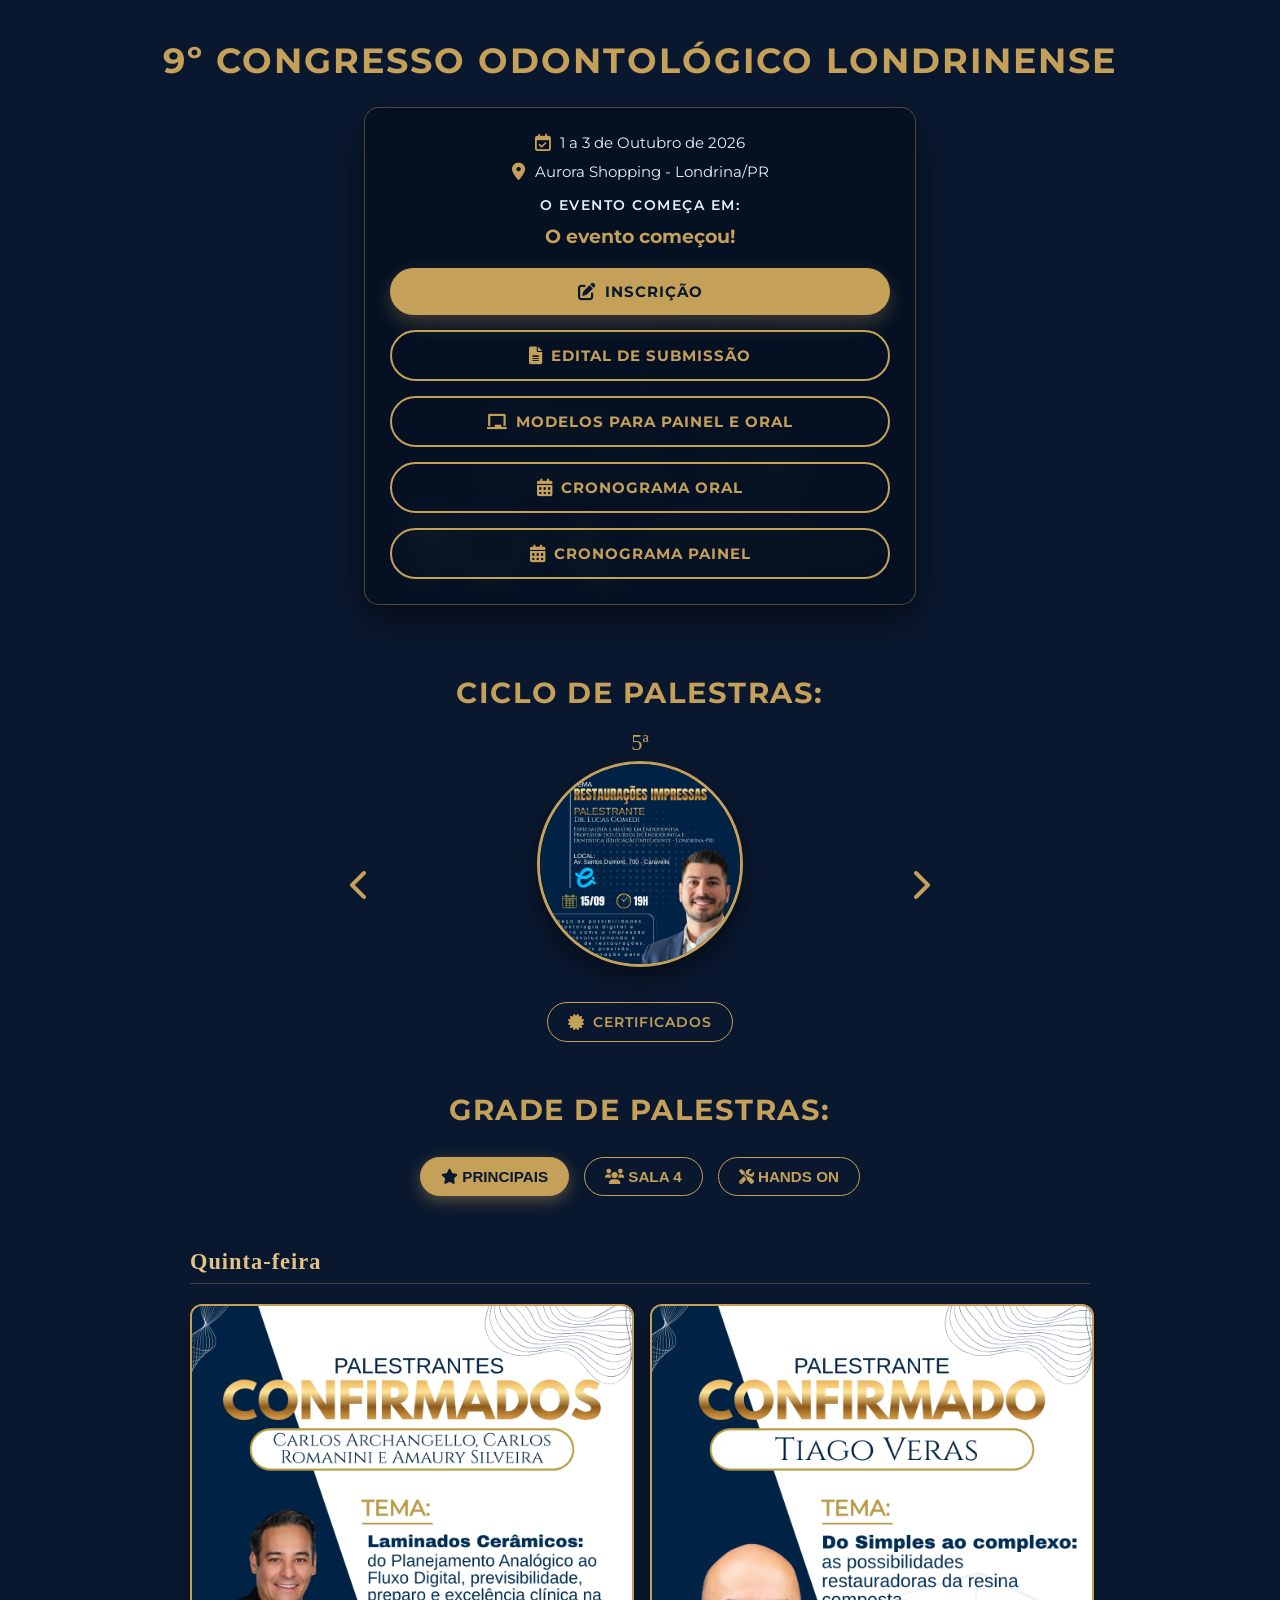
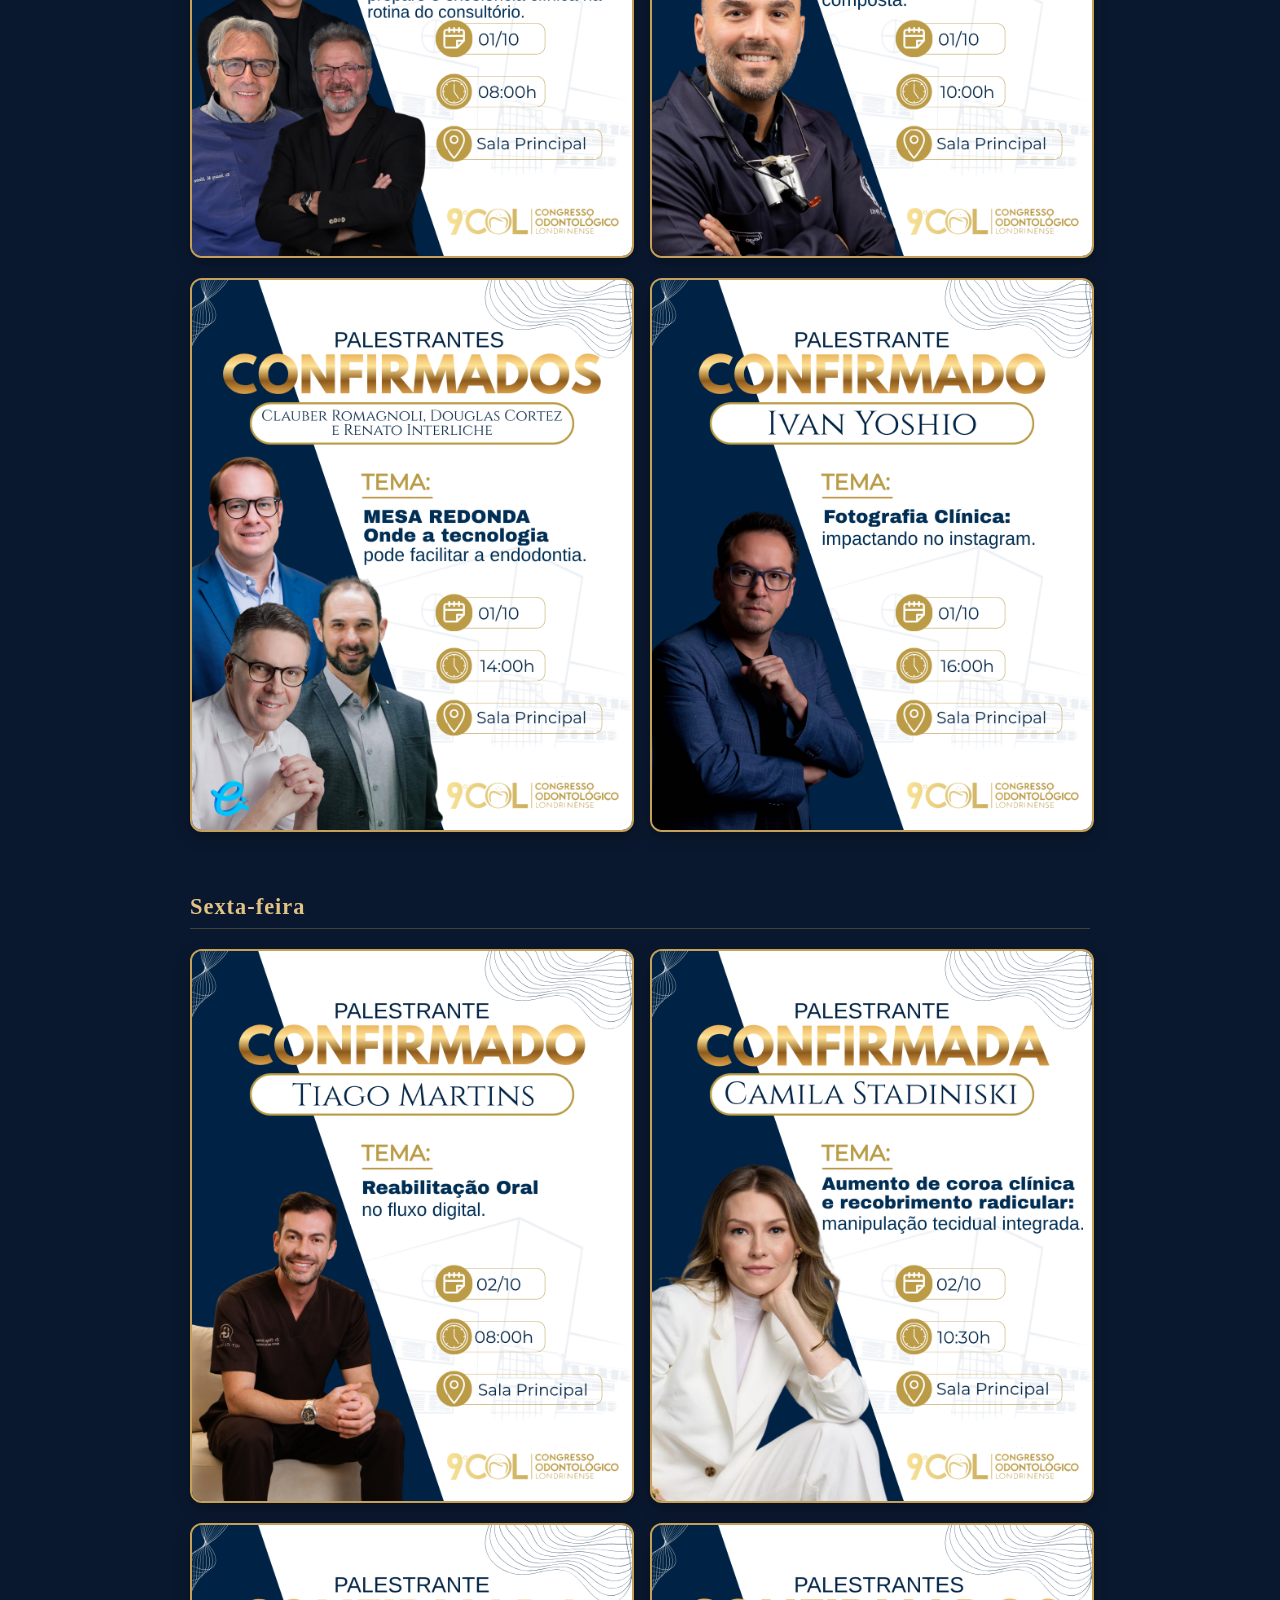
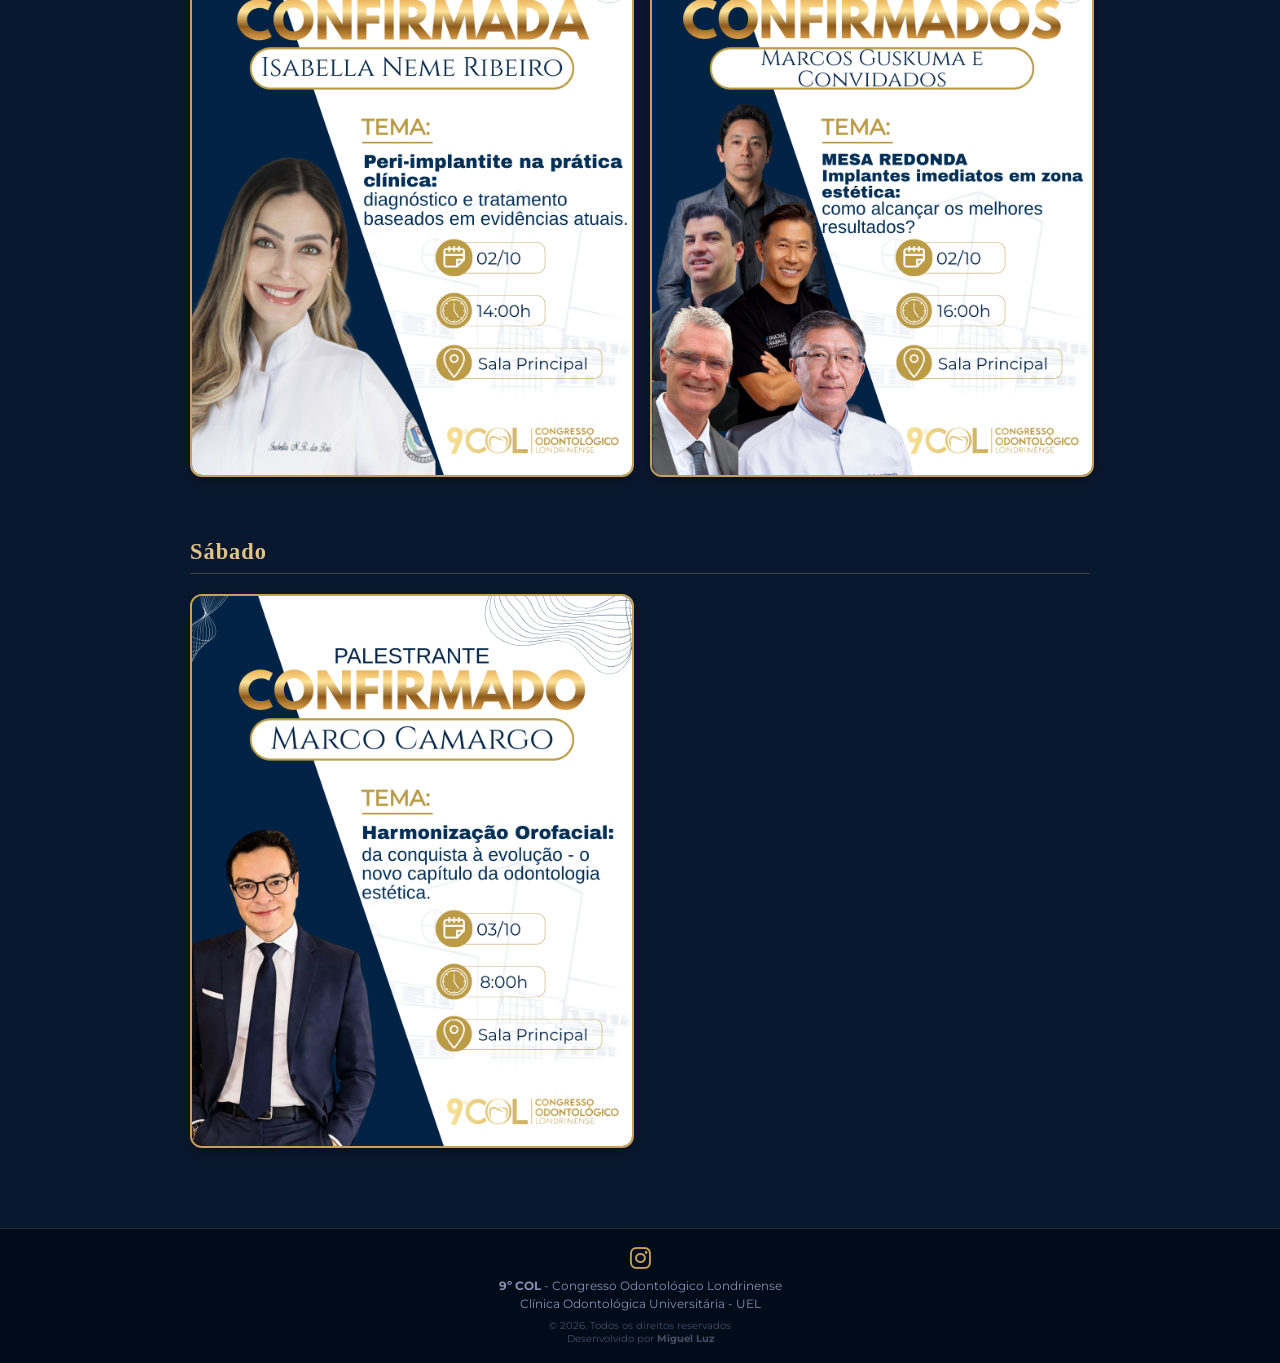
==== index.html @ 929aaca8 "fix: update URLs for modelos, inscrição, and parceiros pages; add vercel configuration" ====
<!DOCTYPE html>
<html lang="pt-br">

<head>
    <meta charset="UTF-8">
    <meta name="viewport" content="width=device-width, initial-scale=1.0, maximum-scale=1.0, user-scalable=no">
    <title>9º COL - Congresso Odontológico Londrinense</title>
    <meta name="description" content="Congresso Odontológico Londrinense - Clínica Odontológica Universitária UEL. Programação, palestras, hands-on e inscrições.">
    <meta property="og:type" content="website">
    <meta property="og:site_name" content="9º COL">
    <meta property="og:locale" content="pt_BR">
    <meta property="og:url" content="https://www.9coluel.com.br/">
    <meta property="og:title" content="9º COL - Congresso Odontológico Londrinense">
    <meta property="og:description" content="Congresso Odontológico Londrinense - Clínica Odontológica Universitária UEL. Programação, palestras, hands-on e inscrições.">
    <meta property="og:image" content="https://www.9coluel.com.br/og-image.png">
    <meta property="og:image:secure_url" content="https://www.9coluel.com.br/og-image.png">
    <meta property="og:image:type" content="image/png">
    <meta property="og:image:width" content="1200">
    <meta property="og:image:height" content="630">
    <meta property="og:image:alt" content="Logo do 9º COL - Congresso Odontológico Londrinense">
    <meta name="twitter:card" content="summary_large_image">
    <meta name="twitter:image" content="https://www.9coluel.com.br/og-image.png">
    <link rel="icon" type="image/png" href="favicon.png">

    <link rel="stylesheet" href="https://cdnjs.cloudflare.com/ajax/libs/font-awesome/6.0.0/css/all.min.css">
    <link href="https://fonts.googleapis.com/css2?family=Pinyon+Script&family=Montserrat:wght@400;700&display=swap"
        rel="stylesheet">

    <link rel="stylesheet" href="css/style.css">
    <!-- Google tag (gtag.js) -->
    <script async src="https://www.googletagmanager.com/gtag/js?id=G-TM61NXTYXG"></script>
    <script>
        window.dataLayer = window.dataLayer || [];
        function gtag() { dataLayer.push(arguments); }
        gtag('js', new Date());

        gtag('config', 'G-TM61NXTYXG');
    </script>

    <!-- Google tag (gtag.js) -->
    <script async src="https://www.googletagmanager.com/gtag/js?id=G-68MTD5FXFP"></script>
    <script>
        window.dataLayer = window.dataLayer || [];
        function gtag() { dataLayer.push(arguments); }
        gtag('js', new Date());

        gtag('config', 'G-68MTD5FXFP');
    </script>


</head>

<body>

    <div class="bg-foto"></div>

    <main class="hero">
        <h1>9º Congresso Odontológico Londrinense</h1>

        <div class="container-info">
            <div class="info-item">
                <i class="far fa-calendar-check"></i>
                <span>1 a 3 de Outubro de 2026</span>
            </div>
            <div class="info-item">
                <i class="fas fa-map-marker-alt"></i>
                <span>Aurora Shopping - Londrina/PR</span>
            </div>

            <!-- <div class="mapa-container">
                <iframe 
                    src="https://www.google.com/maps/embed?pb=!1m18!1m12!1m3!1d3663.159334316688!2d-51.1534444!3d-23.328151!2m3!1f0!2f0!3f0!3m2!1i1024!2i768!4f13.1!3m3!1m2!1s0x94eb437f37477b63%3A0xc34b3e6e890c50d!2sAurora%20Shopping!5e0!3m2!1spt-BR!2sbr!4v1712500000000" 
                    allowfullscreen="" 
                    loading="lazy">
                </iframe>
            </div> -->

            <!-- CONTADOR REGRESSIVO -->
            <div class="countdown-title">O evento começa em:</div>
            <div class="countdown-container">
                <div class="countdown-item">
                    <span id="countdown-dias">00</span>
                    <div class="countdown-label">Dias</div>
                </div>
                <div class="countdown-item">
                    <span id="countdown-horas">00</span>
                    <div class="countdown-label">Horas</div>
                </div>
                <div class="countdown-item">
                    <span id="countdown-minutos">00</span>
                    <div class="countdown-label">Min</div>
                </div>
                <div class="countdown-item">
                    <span id="countdown-segundos">00</span>
                    <div class="countdown-label">Seg</div>
                </div>
            </div>

            <div class="botoes-acao">
                <a href="https://www.even3.com.br/9-congresso-odontologico-londrinense-732675/" target="_blank"
                    class="btn-inscricao primary">
                    <i class="fas fa-edit"></i> INSCRIÇÃO
                </a>
                <a href="https://static.even3.com/geral/EDITAL.1009da1c917846e89e11.pdf" target="_blank"
                    class="btn-inscricao secondary">
                    <i class="fas fa-file-alt"></i> EDITAL DE SUBMISSÃO
                </a>
                <a href="/modelos"class="btn-inscricao secondary">
                    <i class="fas fa-chalkboard"></i> MODELOS PARA PAINEL E ORAL
                </a>
                <a href="CRONOGRAMA ORAL.pdf" target="_blank" class="btn-inscricao secondary">
                    <i class="fas fa-calendar-alt"></i> CRONOGRAMA ORAL
                </a>
                <a href="CRONOGRAMA PAINEL.pdf" target="_blank" class="btn-inscricao secondary">
                    <i class="fas fa-calendar-alt"></i> CRONOGRAMA PAINEL
                </a>
            </div>
        </div>

        <h2 class="titulo-palestras">Ciclo de palestras:</h2>

        <div class="ciclo-palestras-wrapper">
            <button class="nav-arrow prev" onclick="mudarPalestra(1)"><i class="fas fa-chevron-left"></i></button>
            <div class="ciclo-palestras">
                <div class="palestras-container">

                    <!-- Palestra 1 -->
                    <div class="palestra-item" id="palestra-0" style="display: none;">
                        <span class="numero-palestra">1ª</span>
                        <img src="Imagem_palestra.png" alt="Palestra 01" class="imagem-palestra"
                            style="filter: grayscale(0.5);">
                        <h3 class="nome-palestra"></h3>
                        <a href="https://drive.google.com/drive/folders/1PwrpQXdCwADFsc5DolElAM3X_v64nHiw"
                            target="_blank" class="btn-certificados">
                            <i class="fas fa-certificate"></i> Certificados
                        </a>
                    </div>

                    <!-- Palestra 2 -->
                    <div class="palestra-item" id="palestra-1" style="display: none;">
                        <span class="numero-palestra">2ª</span>
                        <img src="Imagem_palestra2.jpg" alt="Palestra 02" class="imagem-palestra">
                        <h3 class="nome-palestra"></h3>
                        <a href="https://drive.google.com/drive/folders/1X1feYN-J-6dMMHt8HCSyeyBtwwqJvuLY"
                            target="_blank" class="btn-certificados">
                            <i class="fas fa-certificate"></i> Certificados
                        </a>
                    </div>

                    <!-- Palestra 3 -->
                    <div class="palestra-item" id="palestra-2" style="display: none;">
                        <span class="numero-palestra">3ª</span>
                        <img src="Imagem_palestra_3.jpg" alt="Palestra 03" class="imagem-palestra">
                        <h3 class="nome-palestra"></h3>
                        <a href="https://drive.google.com/drive/folders/1ToNSkjNnnLZ-Khg3ll24ek6J4CBiReH7?usp=sharing"
                            target="_blank" class="btn-certificados">
                            <i class="fas fa-certificate"></i> Certificados
                        </a>
                    </div>

                    <!-- Palestra 4 -->
                    <div class="palestra-item" id="palestra-3" style="display: none;">
                        <span class="numero-palestra">4ª</span>
                        <img src="Imagem_palestra_4.jpg" alt="Palestra 04" class="imagem-palestra">
                        <h3 class="nome-palestra"></h3>
                        <a href="https://drive.google.com/drive/folders/1kUg4bgHxomp9b1c14CNDEZusxYs87mvN"
                            target="_blank" class="btn-certificados">
                            <i class="fas fa-certificate"></i> Certificados
                        </a>
                    </div>

                    <!-- Palestra 5 (Atual) -->
                    <div class="palestra-item" id="palestra-4">
                        <span class="numero-palestra">5ª</span>
                        <img src="imagem_palestra5.jpg" alt="Palestra 05" class="imagem-palestra">
                        <h3 class="nome-palestra"></h3>
                        <a href="https://drive.google.com/drive/folders/1loT8ZnGx3pZ3-_8_-c4TYnI0Nn9PpQRt"
                            target="_blank" class="btn-certificados">
                            <i class="fas fa-certificate"></i> Certificados
                        </a>
                    </div>

                </div>
            </div>
            <button class="nav-arrow next" onclick="mudarPalestra(-1)"><i class="fas fa-chevron-right"></i></button>
        </div>

        <!-- SEÇÃO DA GRADE (BANNERS) -->
        <h2 class="titulo-palestras" style="margin-top: 50px;">Grade de Palestras:</h2>

        <div class="tabs-container">
            <div class="tabs-header">
                <button class="tab-btn active" onclick="openTab('tab-principais', this)"><i class="fas fa-star"></i>
                    Principais</button>
                <button class="tab-btn" onclick="openTab('tab-secundarias', this)"><i class="fas fa-users"></i>
                    Sala 4</button>
                <button class="tab-btn" onclick="openTab('tab-hands-on', this)"><i class="fas fa-tools"></i> Hands
                    On</button>
            </div>

            <!-- TAB 1: PRINCIPAIS -->
            <div id="tab-principais" class="tab-content active">
                <div class="grade-dias">
                    <div class="dia-section">
                        <h3>Quinta-feira</h3>
                        <div class="banners-grid" id="banners-principais-quinta">
                            <img src="palestra_principal/quinta/1.png" alt="Palestra Principal Quinta 1"
                                class="banner-img">
                            <img src="palestra_principal/quinta/2.png" alt="Palestra Principal Quinta 2"
                                class="banner-img">
                            <img src="palestra_principal/quinta/3.png" alt="Palestra Principal Quinta 3"
                                class="banner-img">
                            <img src="palestra_principal/quinta/4.png" alt="Palestra Principal Quinta 4"
                                class="banner-img">
                        </div>
                    </div>
                    <div class="dia-section">
                        <h3>Sexta-feira</h3>
                        <div class="banners-grid" id="banners-principais-sexta">
                            <img src="palestra_principal/sexta/1.png" alt="Palestra Principal Sexta 1"
                                class="banner-img">
                            <img src="palestra_principal/sexta/2.png" alt="Palestra Principal Sexta 2"
                                class="banner-img">
                            <img src="palestra_principal/sexta/3.png" alt="Palestra Principal Sexta 3"
                                class="banner-img">
                            <img src="palestra_principal/sexta/4.png" alt="Palestra Principal Sexta 4"
                                class="banner-img">
                        </div>
                    </div>
                    <div class="dia-section">
                        <h3>Sábado</h3>
                        <div class="banners-grid" id="banners-principais-sabado">
                            <img src="palestra_principal/sabado/1.png" alt="Palestra Principal Sábado 1"
                                class="banner-img">
                        </div>
                    </div>
                </div>
            </div>

            <!-- TAB 2: SECUNDARIAS -->
            <div id="tab-secundarias" class="tab-content"><!--
                <p style="margin-bottom: 20px; font-weight: bold; color: var(--dourado-brilho);">Sala 04</p> -->
                <div class="grade-dias">
                    <div class="dia-section">
                        <h3>Quinta-feira</h3>
                        <div class="banners-grid" id="banners-secundarias-quinta">
                            <img src="palestra_secundaria/quinta/1.png" alt="Palestra Secundária Quinta 1"
                                class="banner-img">
                            <img src="palestra_secundaria/quinta/2.png" alt="Palestra Secundária Quinta 2"
                                class="banner-img">
                            <img src="palestra_secundaria/quinta/3.png" alt="Palestra Secundária Quinta 3"
                                class="banner-img">
                            <img src="palestra_secundaria/quinta/4.png" alt="Palestra Secundária Quinta 4"
                                class="banner-img">
                        </div>
                    </div>
                    <div class="dia-section">
                        <h3>Sexta-feira</h3>
                        <div class="banners-grid" id="banners-secundarias-sexta">
                            <img src="palestra_secundaria/sexta/1.png" alt="Palestra Secundária Sexta 1"
                                class="banner-img">
                            <img src="palestra_secundaria/sexta/2.png" alt="Palestra Secundária Sexta 2"
                                class="banner-img">
                            <img src="palestra_secundaria/sexta/3.png" alt="Palestra Secundária Sexta 3"
                                class="banner-img">
                            <img src="palestra_secundaria/sexta/4.png" alt="Palestra Secundária Sexta 4"
                                class="banner-img">
                        </div>
                    </div>
                    <div class="dia-section">
                        <h3>Sábado</h3>
                        <div class="banners-grid" id="banners-secundarias-sabado">
                            <img src="palestra_secundaria/sabado/1.png" alt="Palestra Secundária Sábado 1"
                                class="banner-img">
                        </div>
                    </div>
                </div>
            </div>

            <!-- TAB 3: HANDS ON -->
            <div id="tab-hands-on" class="tab-content">
                <!--
                <p style="margin-bottom: 20px; font-weight: bold; color: var(--dourado-brilho);">Sala 2</p> -->
                <div class="grade-dias">
                    <div class="dia-section">
                        <h3>Quinta-feira </h3>
                        <div class="banners-grid" id="banners-handson-quinta">
                            <img src="hands_on/quinta/1.png" alt="Hands On Quinta 1" class="banner-img">
                            <img src="hands_on/quinta/2.png" alt="Hands On Quinta 2" class="banner-img">
                            <img src="hands_on/quinta/3.png" alt="Hands On Quinta 3" class="banner-img">
                            <img src="hands_on/quinta/4.png" alt="Hands On Quinta 4" class="banner-img">
                        </div>
                    </div>
                    <div class="dia-section">
                        <h3>Sexta-feira</h3>
                        <div class="banners-grid" id="banners-handson-sexta">
                            <img src="hands_on/sexta/1.png" alt="Hands On Sexta 1" class="banner-img">
                            <img src="hands_on/sexta/2.png" alt="Hands On Sexta 2" class="banner-img">
                            <img src="hands_on/sexta/3.png" alt="Hands On Sexta 3" class="banner-img">
                            <img src="hands_on/sexta/4.png" alt="Hands On Sexta 4" class="banner-img">
                        </div>
                    </div>
                    <div class="dia-section">
                        <h3>Sábado</h3>
                        <div class="banners-grid" id="banners-handson-sabado">
                            <img src="hands_on/sabado/1.png" alt="Hands On Sábado 1" class="banner-img">
                            <img src="hands_on/sabado/2.png" alt="Hands On Sábado 2" class="banner-img">
                        </div>
                    </div>
                </div>
            </div>
        </div>

    </main>

    <!-- Scripts do Carrossel -->
    <script>
        let palestraAtual = 4;
        const totalPalestras = 5;

        function mudarPalestra(direcao) {
            const currentEl = document.getElementById(`palestra-${palestraAtual}`);
            currentEl.style.display = 'none';
            currentEl.classList.remove('slide-in-right', 'slide-in-left');

            palestraAtual += direcao;

            if (palestraAtual < 0) {
                palestraAtual = totalPalestras - 1;
            } else if (palestraAtual >= totalPalestras) {
                palestraAtual = 0;
            }

            const nextEl = document.getElementById(`palestra-${palestraAtual}`);

            if (direcao > 0) {
                nextEl.classList.add('slide-in-right');
            } else {
                nextEl.classList.add('slide-in-left');
            }

            nextEl.style.display = 'flex';
        }

        // Script para as abas da Grade
        function openTab(tabId, btnElement) {
            const contents = document.querySelectorAll('.tab-content');
            contents.forEach(content => content.classList.remove('active'));

            const btns = document.querySelectorAll('.tab-btn');
            btns.forEach(btn => btn.classList.remove('active'));

            document.getElementById(tabId).classList.add('active');
            btnElement.classList.add('active');
        }

        // Script do Lightbox para Banners
        document.addEventListener('DOMContentLoaded', () => {
            const lightbox = document.getElementById('lightbox');
            const lightboxImg = document.getElementById('lightbox-img');

            document.querySelectorAll('.banner-img').forEach(img => {
                img.style.cursor = 'pointer';
                img.addEventListener('click', function () {
                    lightbox.style.display = 'flex';
                    lightboxImg.src = this.src;
                    document.body.style.overflow = 'hidden'; // Remove rolagem
                });
            });
        });

        function closeLightbox() {
            document.getElementById('lightbox').style.display = 'none';
            document.body.style.overflow = 'auto'; // Restaura rolagem
        }

        // Script do Contador Regressivo
        document.addEventListener('DOMContentLoaded', () => {
            const targetDate = new Date('2026-10-01T08:00:00').getTime();

            const interval = setInterval(function () {
                const now = new Date().getTime();
                const distance = targetDate - now;

                if (distance < 0) {
                    clearInterval(interval);
                    document.querySelector('.countdown-container').innerHTML = '<div style="color: var(--dourado); font-weight: bold; font-size: 1.2rem;">O evento começou!</div>';
                    return;
                }

                const days = Math.floor(distance / (1000 * 60 * 60 * 24));
                const hours = Math.floor((distance % (1000 * 60 * 60 * 24)) / (1000 * 60 * 60));
                const minutes = Math.floor((distance % (1000 * 60 * 60)) / (1000 * 60));
                const seconds = Math.floor((distance % (1000 * 60)) / 1000);

                document.getElementById("countdown-dias").innerText = days.toString().padStart(2, '0');
                document.getElementById("countdown-horas").innerText = hours.toString().padStart(2, '0');
                document.getElementById("countdown-minutos").innerText = minutes.toString().padStart(2, '0');
                document.getElementById("countdown-segundos").innerText = seconds.toString().padStart(2, '0');
            }, 1000);
        });
    </script>

    <footer>
        <div class="social-links">
            <a href="https://www.instagram.com/9coluel" target="_blank" rel="noopener" aria-label="Instagram">
                <i class="fab fa-instagram"></i>
            </a>
        </div>

        <p><strong>9º COL</strong> - Congresso Odontológico Londrinense</p>
        <p>Clínica Odontológica Universitária - UEL</p>

        <p class="dev-info">
            © 2026. Todos os direitos reservados<br>
            Desenvolvido por <strong>Miguel Luz</strong>
        </p>
    </footer>

    <!-- Lightbox Modal -->
    <div id="lightbox" class="lightbox" onclick="closeLightbox()">
        <span class="lightbox-close" onclick="closeLightbox()"><i class="fas fa-times"></i> Fechar</span>
        <img class="lightbox-content" id="lightbox-img">
    </div>

</body>

</html>
---- css/style.css ----
/* VARIÁVEIS */
:root {
    --azul-escuro: #0a182f; 
    --dourado: #c5a059;
    --dourado-brilho: #e2c285;
    --branco: #e6f1ff;
    --bg-footer: rgba(2, 12, 27, 0.95);
}

/* RESET E BASE */
html, body {
    margin: 0;
    padding: 0;
    width: 100%;
    min-height: 100svh; /* Usa a altura inteira da tela */
    background-color: var(--azul-escuro);
    overflow-x: hidden; 
}

body {
    font-family: 'Montserrat', sans-serif;
    color: var(--branco);
    display: flex;
    flex-direction: column; /* Permite que o rodapé acompanhe o conteúdo */
    position: relative;
}

/* FUNDO (LOGO) */
.bg-foto {
    position: fixed;
    top: 0; left: 0;
    width: 100%; height: 100%;
    background-image: url('../fundo-logo.png'); 
    background-position: center;
    background-repeat: no-repeat;
    background-size: 40%; 
    opacity: 0.12;
    z-index: 0;
    pointer-events: none;
}

/* CONTEÚDO PRINCIPAL - CENTRALIZAÇÃO TOTAL */
.hero {
    position: relative;
    z-index: 1;
    flex: 1; /* Ocupa o espaço entre o topo e o rodapé */
    display: flex;
    flex-direction: column;
    justify-content: center; /* Centraliza na Vertical */
    align-items: center;     /* Centraliza na Horizontal */
    text-align: center;
    width: 100%;
    max-width: 1200px;
    margin: 0 auto;
    padding: 40px 20px; /* Margens limpas e controladas */
    box-sizing: border-box;
    animation: fadeInPage 0.8s ease-out;
}

@keyframes fadeInPage {
    from { opacity: 0; transform: translateY(20px); }
    to { opacity: 1; transform: translateY(0); }
}

.hero h1 { 
    font-family: 'Montserrat', sans-serif; 
    font-size: 2.2rem; 
    font-weight: 700;
    color: var(--dourado); 
    margin: 0 0 25px 0;
    text-transform: uppercase;
    letter-spacing: 2px;
    line-height: 1.2;
}

/* CONTAINER DE INFORMAÇÕES (DATA/LOCAL/MAPA) */
.container-info {
    width: 100%;
    max-width: 500px;
    background: rgba(2, 12, 27, 0.6);
    border: 1px solid rgba(197, 160, 89, 0.4);
    border-radius: 15px;
    padding: 25px;
    margin-bottom: 40px; 
    box-shadow: 0 15px 35px rgba(0, 0, 0, 0.5);
    backdrop-filter: blur(12px);
    -webkit-backdrop-filter: blur(12px);
}

.info-item {
    font-size: 0.95rem;
    margin-bottom: 10px;
    display: flex;
    align-items: center;
    justify-content: center;
    gap: 10px;
    flex-wrap: wrap;
}

.info-item i { color: var(--dourado); font-size: 1.1rem; }

.mapa-container {
    margin-top: 10px;
    width: 100%;
    height: 120px;
    border-radius: 8px;
    overflow: hidden;
    border: 1px solid rgba(197, 160, 89, 0.2);
}

.mapa-container iframe {
    width: 100%; height: 100%; border: 0;
    filter: grayscale(0.5) contrast(1.1) invert(0.9) hue-rotate(180deg);
}

/* CICLO DE PALESTRAS - ALINHAMENTO CORRIGIDO */
.titulo-palestras {
    font-family: 'Montserrat', sans-serif; 
    font-size: 1.8rem;
    font-weight: 700;
    color: var(--dourado);
    margin: 30px 0 20px 0;
    text-transform: uppercase;
    letter-spacing: 1.5px;
}

.ciclo-palestras-wrapper {
    display: flex;
    align-items: center;
    justify-content: center;
    gap: 15px;
    width: 100%;
    max-width: 600px;
}

.nav-arrow {
    background: transparent;
    border: none;
    color: var(--dourado);
    font-size: 2rem;
    cursor: pointer;
    transition: all 0.3s ease;
    padding: 10px;
}

.nav-arrow:hover {
    color: var(--dourado-brilho);
    transform: scale(1.1);
}

.ciclo-palestras {
    width: 100%;
    display: flex;
    justify-content: center; 
}

.palestras-container {
    display: flex;
    gap: 20px;
    justify-content: center; 
    align-items: center;
    width: 100%;
    position: relative;
    overflow: hidden; /* Para o carrossel se necessário, ou só flex */
}

.palestra-item {
    display: flex;
    flex-direction: column;
    align-items: center;
    justify-content: center;
    width: 100%; 
}

.slide-in-right {
    animation: slideInRight 0.4s ease-out;
}

.slide-in-left {
    animation: slideInLeft 0.4s ease-out;
}

@keyframes slideInRight {
    from { opacity: 0; transform: translateX(40px); }
    to { opacity: 1; transform: translateX(0); }
}

@keyframes slideInLeft {
    from { opacity: 0; transform: translateX(-40px); }
    to { opacity: 1; transform: translateX(0); }
}

.numero-palestra {
    font-family: 'Times New Roman', serif;
    font-size: 1.4rem;
    color: var(--dourado);
    margin-bottom: 5px;
}

.link-imagem {
    display: flex; /* Trava o link no meio */
    justify-content: center;
    align-items: center;
    text-decoration: none;
}

.imagem-palestra {
    width: 200px;
    height: 200px;
    border-radius: 50%;
    object-fit: cover;
    border: 3px solid var(--dourado);
    box-shadow: 0 10px 25px rgba(0, 0, 0, 0.5);
    transition: transform 0.3s ease, border-color 0.3s ease;
}

.imagem-palestra:hover {
    transform: scale(1.05);
    border-color: var(--dourado-brilho);
}

.nome-palestra {
    font-family: 'Montserrat', sans-serif;
    font-size: 1.1rem;
    color: var(--branco);
    margin: 15px 0 5px 0;
    font-weight: 500;
    max-width: 250px;
    line-height: 1.4;
}

.btn-certificados {
    display: inline-flex;
    align-items: center;
    gap: 8px;
    margin-top: 15px;
    padding: 10px 20px;
    background: transparent;
    border: 1px solid var(--dourado);
    color: var(--dourado);
    text-decoration: none;
    border-radius: 25px;
    font-size: 0.9rem;
    font-weight: 600;
    transition: all 0.3s ease;
    text-transform: uppercase;
    letter-spacing: 1px;
}

.btn-certificados:hover {
    background: var(--dourado);
    color: var(--azul-escuro);
    box-shadow: 0 5px 15px rgba(197, 160, 89, 0.4);
    transform: translateY(-2px);
}

.btn-certificados i {
    font-size: 1rem;
}

/* CONTADOR REGRESSIVO */
.countdown-title {
    font-family: 'Montserrat', sans-serif;
    font-size: 0.9rem;
    font-weight: 600;
    color: var(--branco);
    text-transform: uppercase;
    letter-spacing: 1.5px;
    margin-top: 15px;
    margin-bottom: 10px;
    text-align: center;
}

.countdown-container {
    display: flex;
    justify-content: center;
    gap: 15px;
    margin: 10px 0 20px 0;
    width: 100%;
}

.countdown-item {
    background: rgba(197, 160, 89, 0.1);
    border: 1px solid rgba(197, 160, 89, 0.3);
    border-radius: 10px;
    padding: 10px;
    min-width: 60px;
    display: flex;
    flex-direction: column;
    align-items: center;
    box-shadow: 0 4px 15px rgba(0,0,0,0.2);
}

.countdown-item span {
    font-family: 'Montserrat', sans-serif;
    font-size: 1.5rem;
    font-weight: 700;
    color: var(--dourado);
    line-height: 1;
}

.countdown-label {
    font-size: 0.7rem;
    color: #8892b0;
    text-transform: uppercase;
    letter-spacing: 1px;
    margin-top: 5px;
}

.botoes-acao {
    display: flex;
    flex-direction: column;
    gap: 15px;
    width: 100%;
    align-items: center;
    margin-top: 10px;
}

.btn-inscricao {
    display: inline-flex;
    align-items: center;
    justify-content: center;
    width: 100%;
    box-sizing: border-box;
    padding: 14px 25px;
    border-radius: 30px;
    font-size: 0.95rem;
    font-weight: 700;
    transition: all 0.3s ease;
    text-transform: uppercase;
    letter-spacing: 1px;
    text-decoration: none;
}

.btn-inscricao.primary {
    background: var(--dourado);
    color: var(--azul-escuro);
    border: none;
    box-shadow: 0 8px 20px rgba(197, 160, 89, 0.3);
}

.btn-inscricao.primary:hover {
    background: var(--dourado-brilho);
    transform: translateY(-3px);
    box-shadow: 0 12px 25px rgba(197, 160, 89, 0.5);
}

.btn-inscricao.secondary {
    background: transparent;
    color: var(--dourado);
    border: 2px solid var(--dourado);
}

.btn-inscricao.secondary:hover {
    background: rgba(197, 160, 89, 0.1);
    color: var(--dourado-brilho);
    border-color: var(--dourado-brilho);
    transform: translateY(-2px);
}

.btn-inscricao i {
    font-size: 1.1rem;
    margin-right: 8px;
}

.texto-esgotado {
    font-size: 1rem;
    color: #ff4d4d; /* Vermelho suave para indicar esgotado */
    font-weight: bold;
    margin-top: 15px;
    text-transform: uppercase;
    letter-spacing: 1px;
}

/* RODAPÉ NO FLUXO NORMAL (Sem buracos enormes) */
footer {
    width: 100%;
    text-align: center;
    padding: 15px 0; 
    background: var(--bg-footer);
    border-top: 1px solid rgba(197, 160, 89, 0.2);
    z-index: 2;
    /* Removi position: absolute, agora ele se ajusta naturalmente */
}

.social-links { margin-bottom: 5px; }
.social-links a { color: var(--dourado); font-size: 1.5rem; text-decoration: none; }
footer p { margin: 3px 0; font-size: 0.75rem; color: #8892b0; }
.dev-info { margin-top: 8px; font-size: 0.65rem !important; opacity: 0.5; }

/* TABS PARA GRADE DE PALESTRAS */
.tabs-container {
    width: 100%;
    max-width: 900px;
    margin: 10px auto 40px auto;
}

.tabs-header {
    display: flex;
    justify-content: center;
    gap: 15px;
    margin-bottom: 30px;
    flex-wrap: wrap;
}

.tab-btn {
    background: transparent;
    border: 1px solid var(--dourado);
    color: var(--dourado);
    padding: 10px 20px;
    border-radius: 25px;
    font-size: 0.95rem;
    font-weight: 600;
    cursor: pointer;
    transition: all 0.3s ease;
    text-transform: uppercase;
}

.tab-btn:hover, .tab-btn.active {
    background: var(--dourado);
    color: var(--azul-escuro);
    box-shadow: 0 5px 15px rgba(197, 160, 89, 0.4);
}

.tab-content {
    display: none;
    animation: fadeIn 0.4s ease-in-out;
}

.tab-content.active {
    display: block;
}

.grade-dias {
    display: flex;
    flex-direction: column;
    gap: 40px;
}

.dia-section h3 {
    color: var(--dourado-brilho);
    border-bottom: 1px solid rgba(197, 160, 89, 0.3);
    padding-bottom: 8px;
    text-align: left;
    margin-bottom: 20px;
    font-family: 'Times New Roman', serif;
    letter-spacing: 1px;
    font-size: 1.4rem;
}

.banners-grid {
    display: grid;
    grid-template-columns: repeat(2, 1fr);
    gap: 20px;
}

.banner-placeholder {
    width: 100%;
    aspect-ratio: 1 / 1;
    background: rgba(255, 255, 255, 0.03);
    border: 1px dashed rgba(197, 160, 89, 0.5);
    border-radius: 12px;
    display: flex;
    align-items: center;
    justify-content: center;
    flex-direction: column;
    color: rgba(255, 255, 255, 0.5);
    font-size: 0.9rem;
    padding: 15px;
    text-align: center;
}

.banner-img {
    width: 100%;
    border-radius: 12px;
    box-shadow: 0 5px 15px rgba(0,0,0,0.3);
    border: 2px solid var(--dourado);
    object-fit: cover;
    transition: transform 0.3s ease;
}

.banner-img:hover {
    transform: scale(1.03);
    border-color: var(--dourado-brilho);
}

@keyframes fadeIn {
    from { opacity: 0; transform: translateY(10px); }
    to { opacity: 1; transform: translateY(0); }
}

/* LIGHTBOX */
.lightbox {
    display: none; 
    position: fixed;
    z-index: 9999;
    left: 0;
    top: 0;
    width: 100%;
    height: 100%;
    background-color: rgba(10, 24, 47, 0.95);
    justify-content: center;
    align-items: center;
    flex-direction: column;
}

.lightbox-content {
    max-width: 90%;
    max-height: 85%;
    border-radius: 10px;
    box-shadow: 0 5px 25px rgba(0,0,0,0.5);
    border: 3px solid var(--dourado);
    animation: zoomIn 0.3s ease;
    object-fit: contain;
}

.lightbox-close {
    position: absolute;
    top: 20px;
    right: 30px;
    color: var(--dourado);
    font-size: 1.1rem;
    font-weight: bold;
    cursor: pointer;
    background: transparent;
    border: 1px solid var(--dourado);
    padding: 8px 20px;
    border-radius: 25px;
    transition: all 0.3s ease;
    text-transform: uppercase;
    display: flex;
    align-items: center;
    gap: 8px;
}

.lightbox-close:hover {
    background: var(--dourado);
    color: var(--azul-escuro);
}

@keyframes zoomIn {
    from { transform: scale(0.9); opacity: 0; }
    to { transform: scale(1); opacity: 1; }
}

/* --- AJUSTES PARA CELULAR --- */
@media (max-width: 768px) {
    .bg-foto { background-size: 80%; }

    .hero {
        padding: 30px 15px; /* Reduzi ainda mais o espaço no celular */
    }

    .hero h1 { font-size: 1.35rem; margin-bottom: 15px; }

    .container-info { 
        max-width: 100%; 
        padding: 10px 15px; 
        margin-bottom: 15px;
    }

    .mapa-container { height: 80px; }

    .info-item { font-size: 0.8rem; margin-bottom: 5px; }
    .titulo-palestras { font-size: 1.2rem; margin: 5px 0; }
    .numero-palestra { font-size: 1.1rem; }
    .nome-palestra { font-size: 0.9rem; max-width: 200px; }

    .imagem-palestra {
        width: 150px; /* Reduzi levemente a foto */
        height: 150px;
    }

    .texto-esgotado { margin-top: 10px; font-size: 0.8rem; }

    /* Ajustes das abas no mobile */
    .tabs-header { gap: 8px; }
    .tab-btn { font-size: 0.8rem; padding: 8px 15px; }
    .dia-section h3 { font-size: 1.2rem; }
    .banners-grid { 
        grid-template-columns: repeat(2, 1fr); 
        gap: 10px; 
        max-width: 320px; /* Reduz o tamanho da grade no celular */
        margin: 0 auto; /* Centraliza a grade */
    }

    .lightbox-close {
        top: 15px;
        right: 15px;
        font-size: 0.9rem;
        padding: 6px 15px;
    }
}

@media (max-width: 380px) {
    .hero h1 { font-size: 1.15rem; }
    .imagem-palestra { width: 130px; height: 130px; }
    .mapa-container { display: none; } 
}
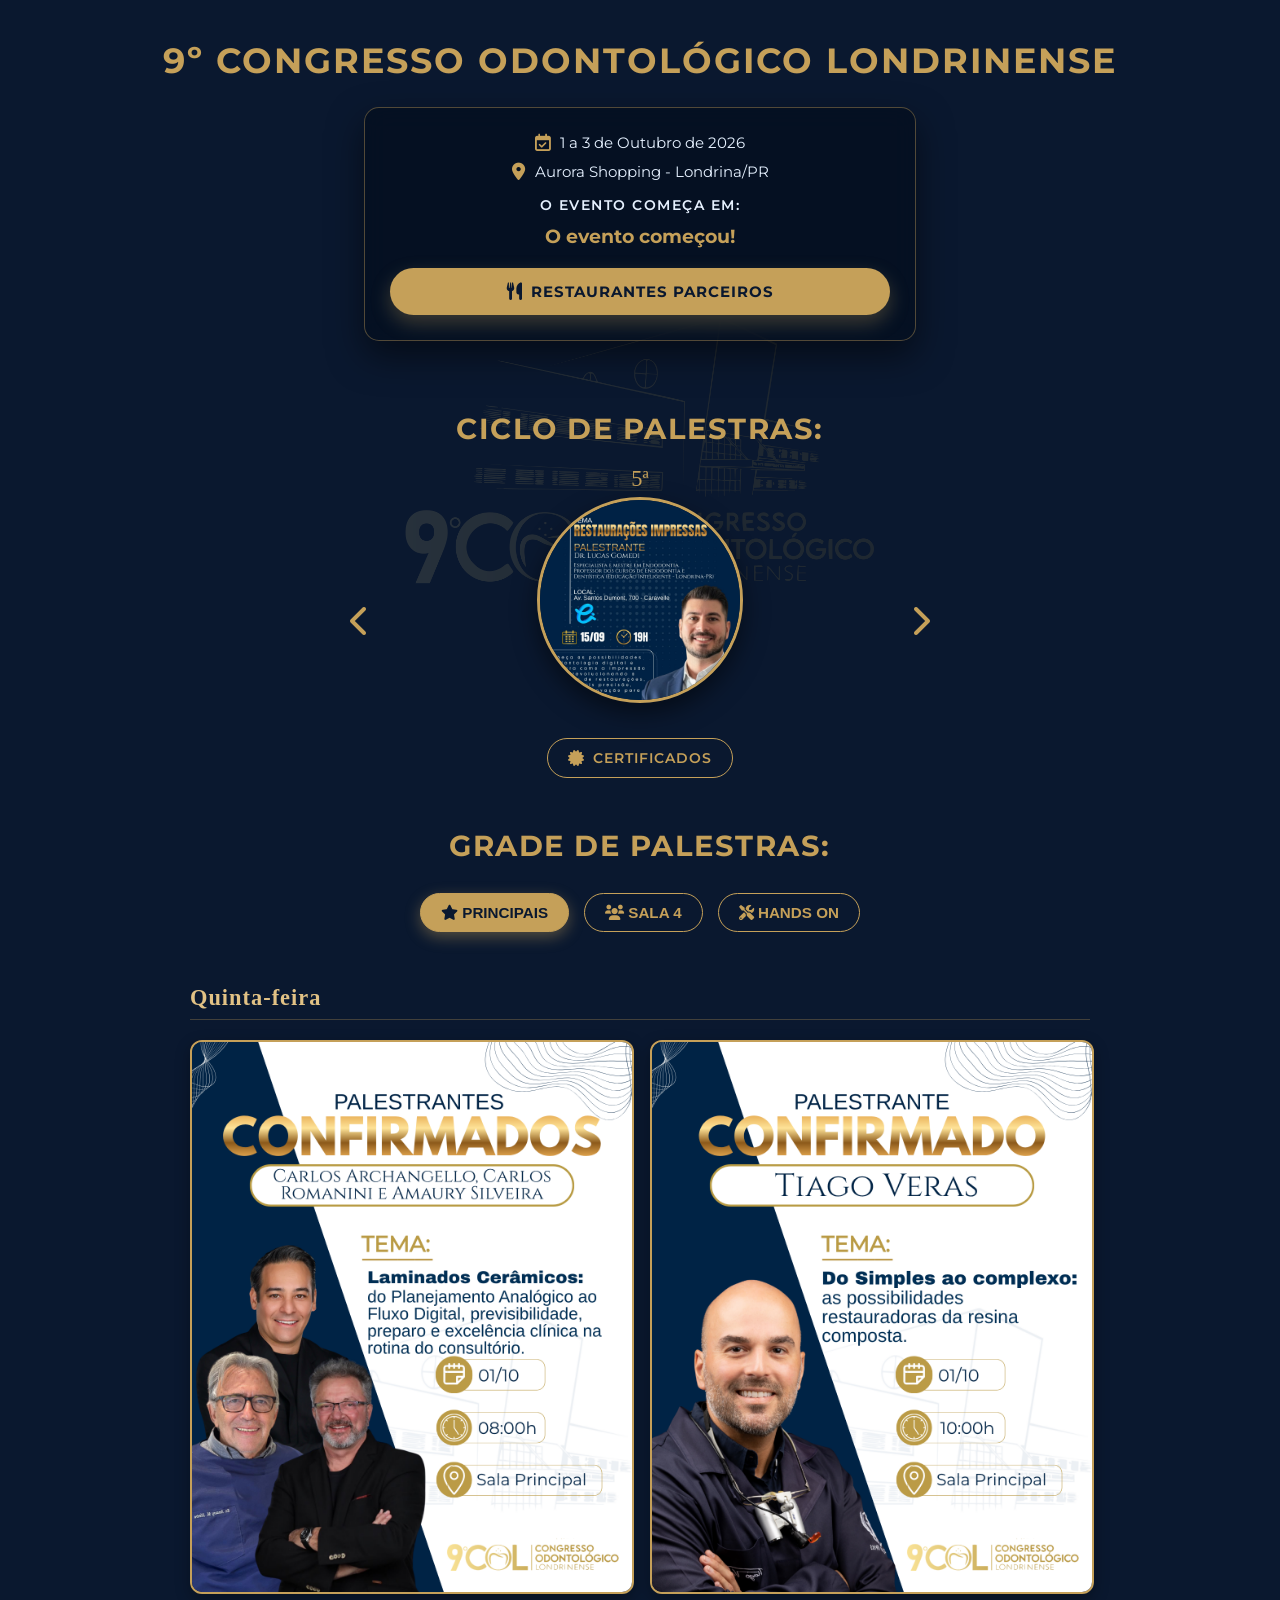
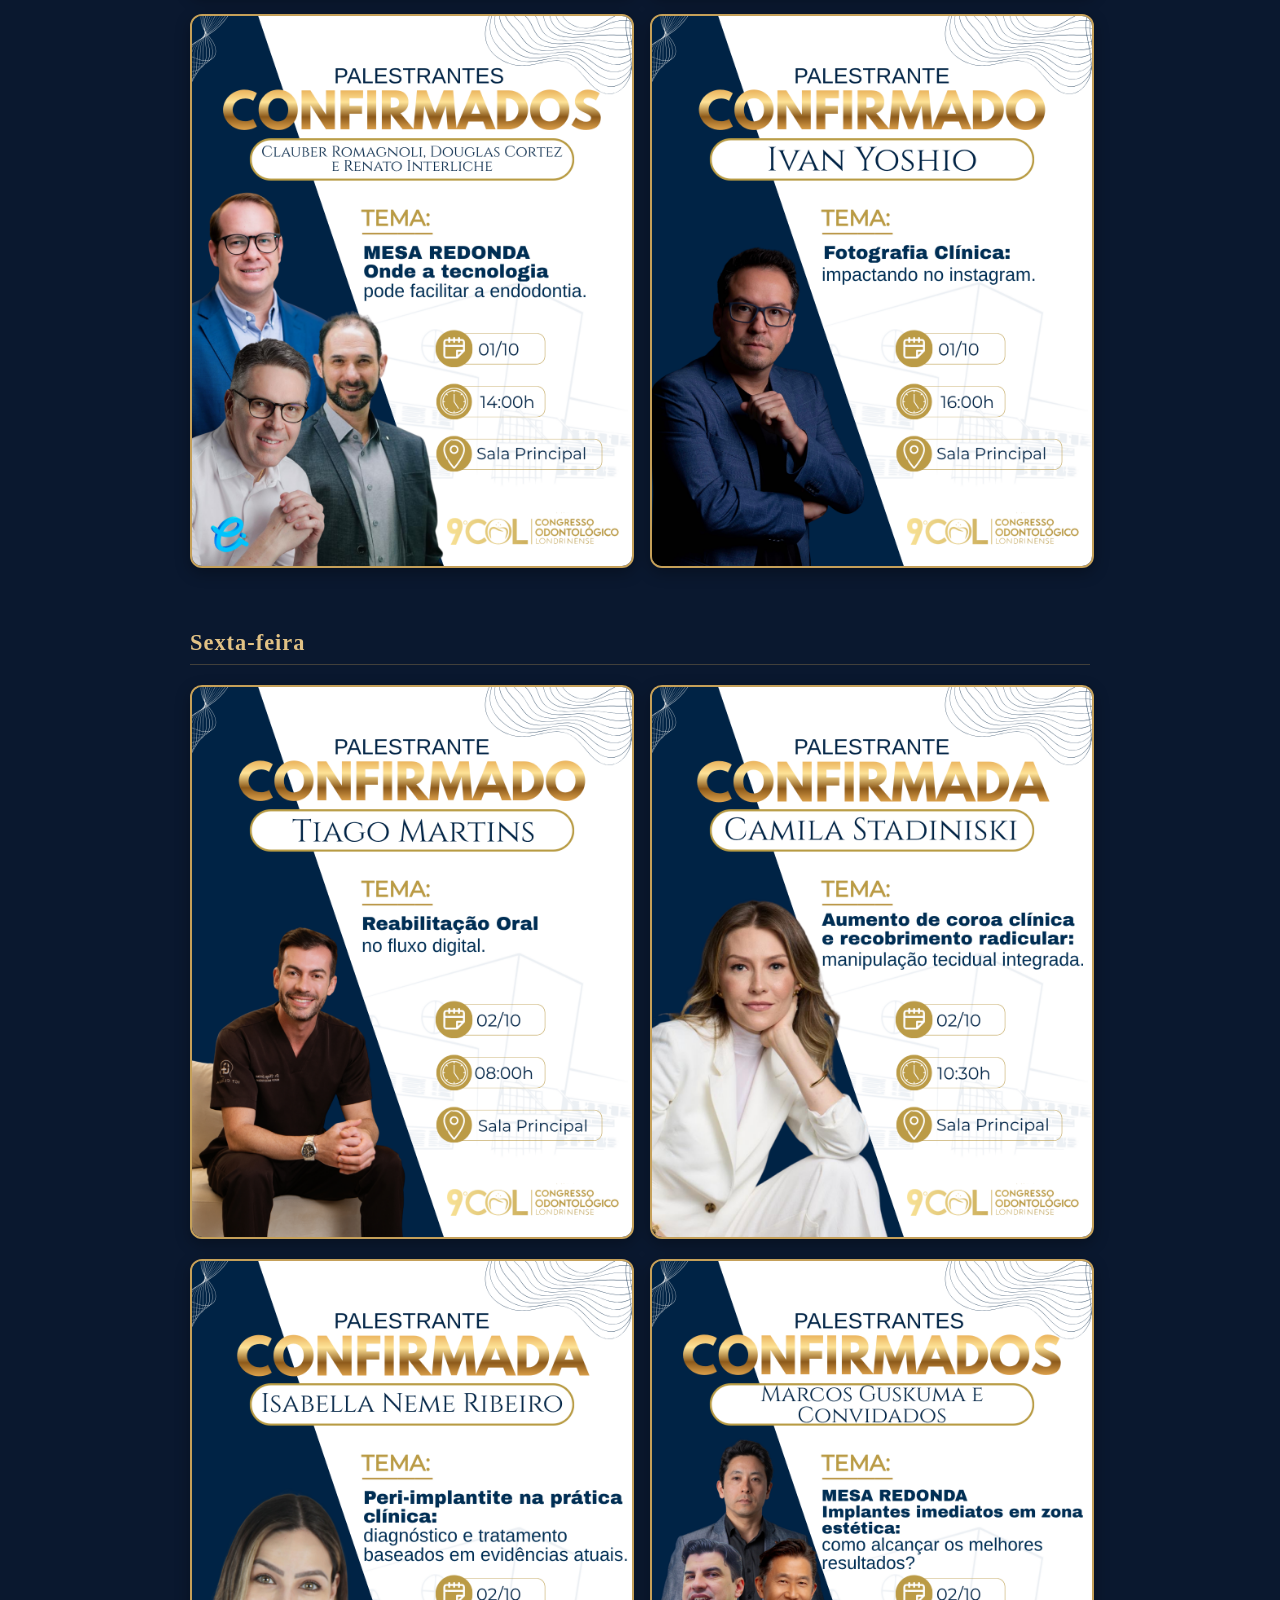
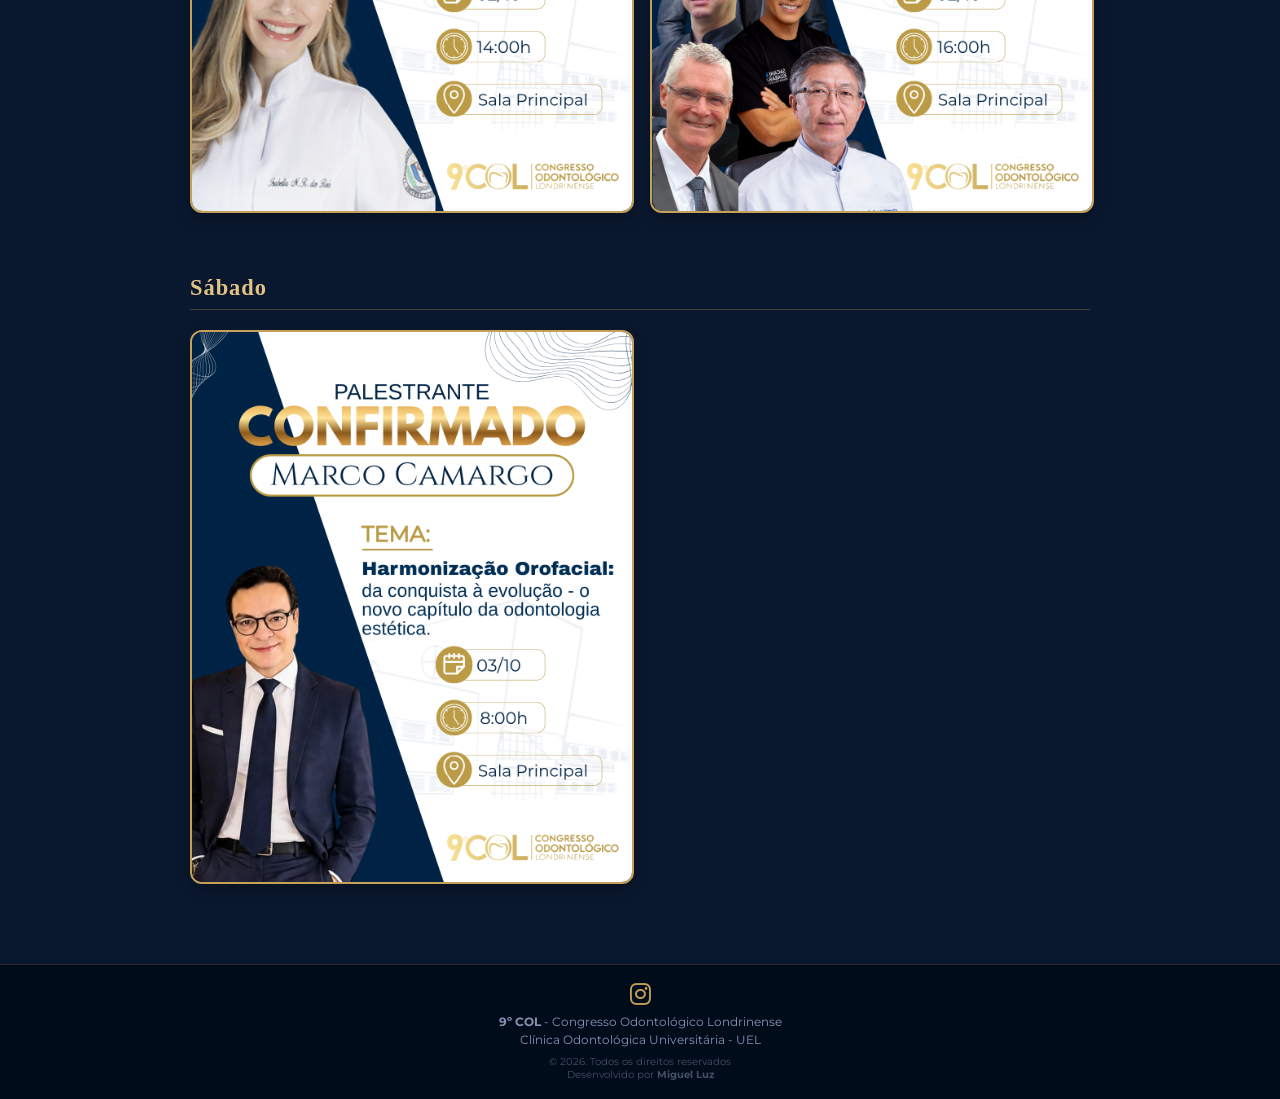
==== commit 97b2021f: "feat: update action buttons in index and add back button in parceiros page" ====
--- a/index.html
+++ b/index.html
@@ -97,22 +97,8 @@
             </div>
 
             <div class="botoes-acao">
-                <a href="https://www.even3.com.br/9-congresso-odontologico-londrinense-732675/" target="_blank"
-                    class="btn-inscricao primary">
-                    <i class="fas fa-edit"></i> INSCRIÇÃO
-                </a>
-                <a href="https://static.even3.com/geral/EDITAL.1009da1c917846e89e11.pdf" target="_blank"
-                    class="btn-inscricao secondary">
-                    <i class="fas fa-file-alt"></i> EDITAL DE SUBMISSÃO
-                </a>
-                <a href="/modelos"class="btn-inscricao secondary">
-                    <i class="fas fa-chalkboard"></i> MODELOS PARA PAINEL E ORAL
-                </a>
-                <a href="CRONOGRAMA ORAL.pdf" target="_blank" class="btn-inscricao secondary">
-                    <i class="fas fa-calendar-alt"></i> CRONOGRAMA ORAL
-                </a>
-                <a href="CRONOGRAMA PAINEL.pdf" target="_blank" class="btn-inscricao secondary">
-                    <i class="fas fa-calendar-alt"></i> CRONOGRAMA PAINEL
+                <a href="/parceiros" class="btn-inscricao primary">
+                    <i class="fas fa-utensils"></i> RESTAURANTES PARCEIROS
                 </a>
             </div>
         </div>
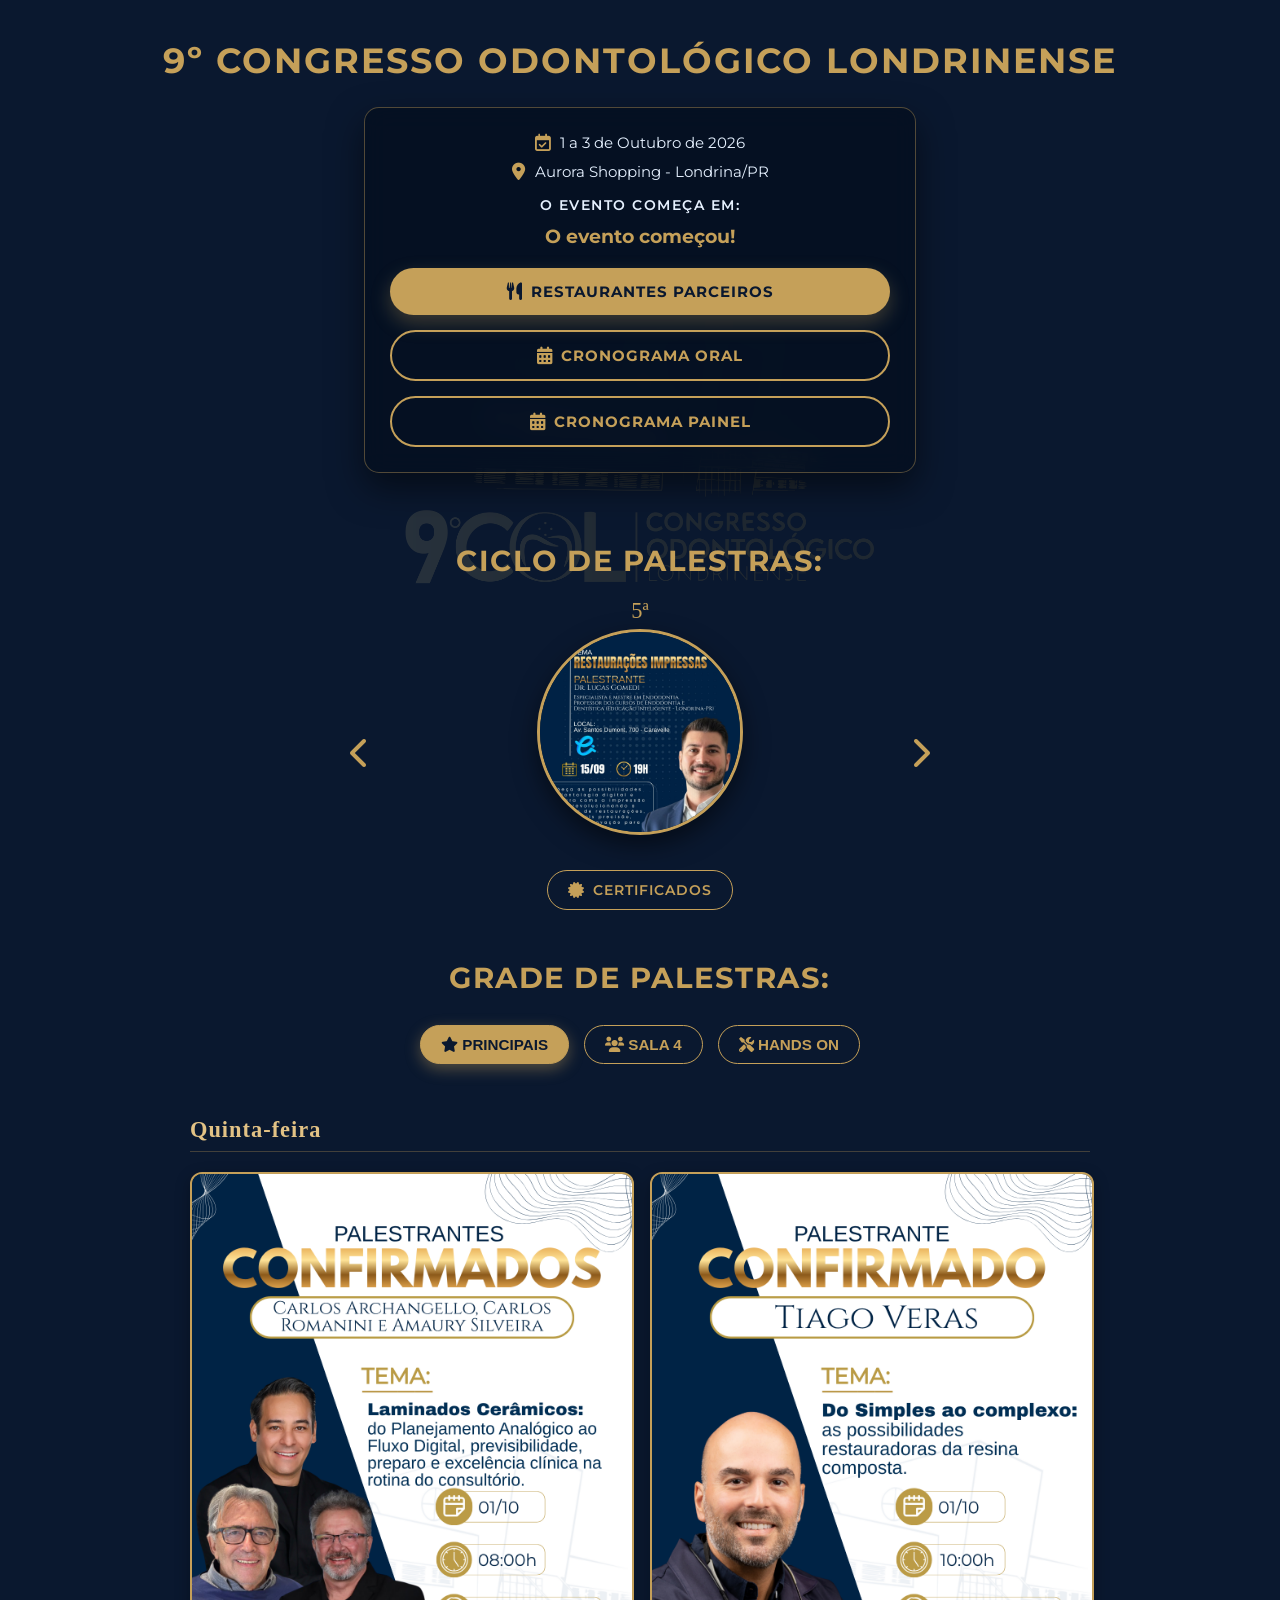
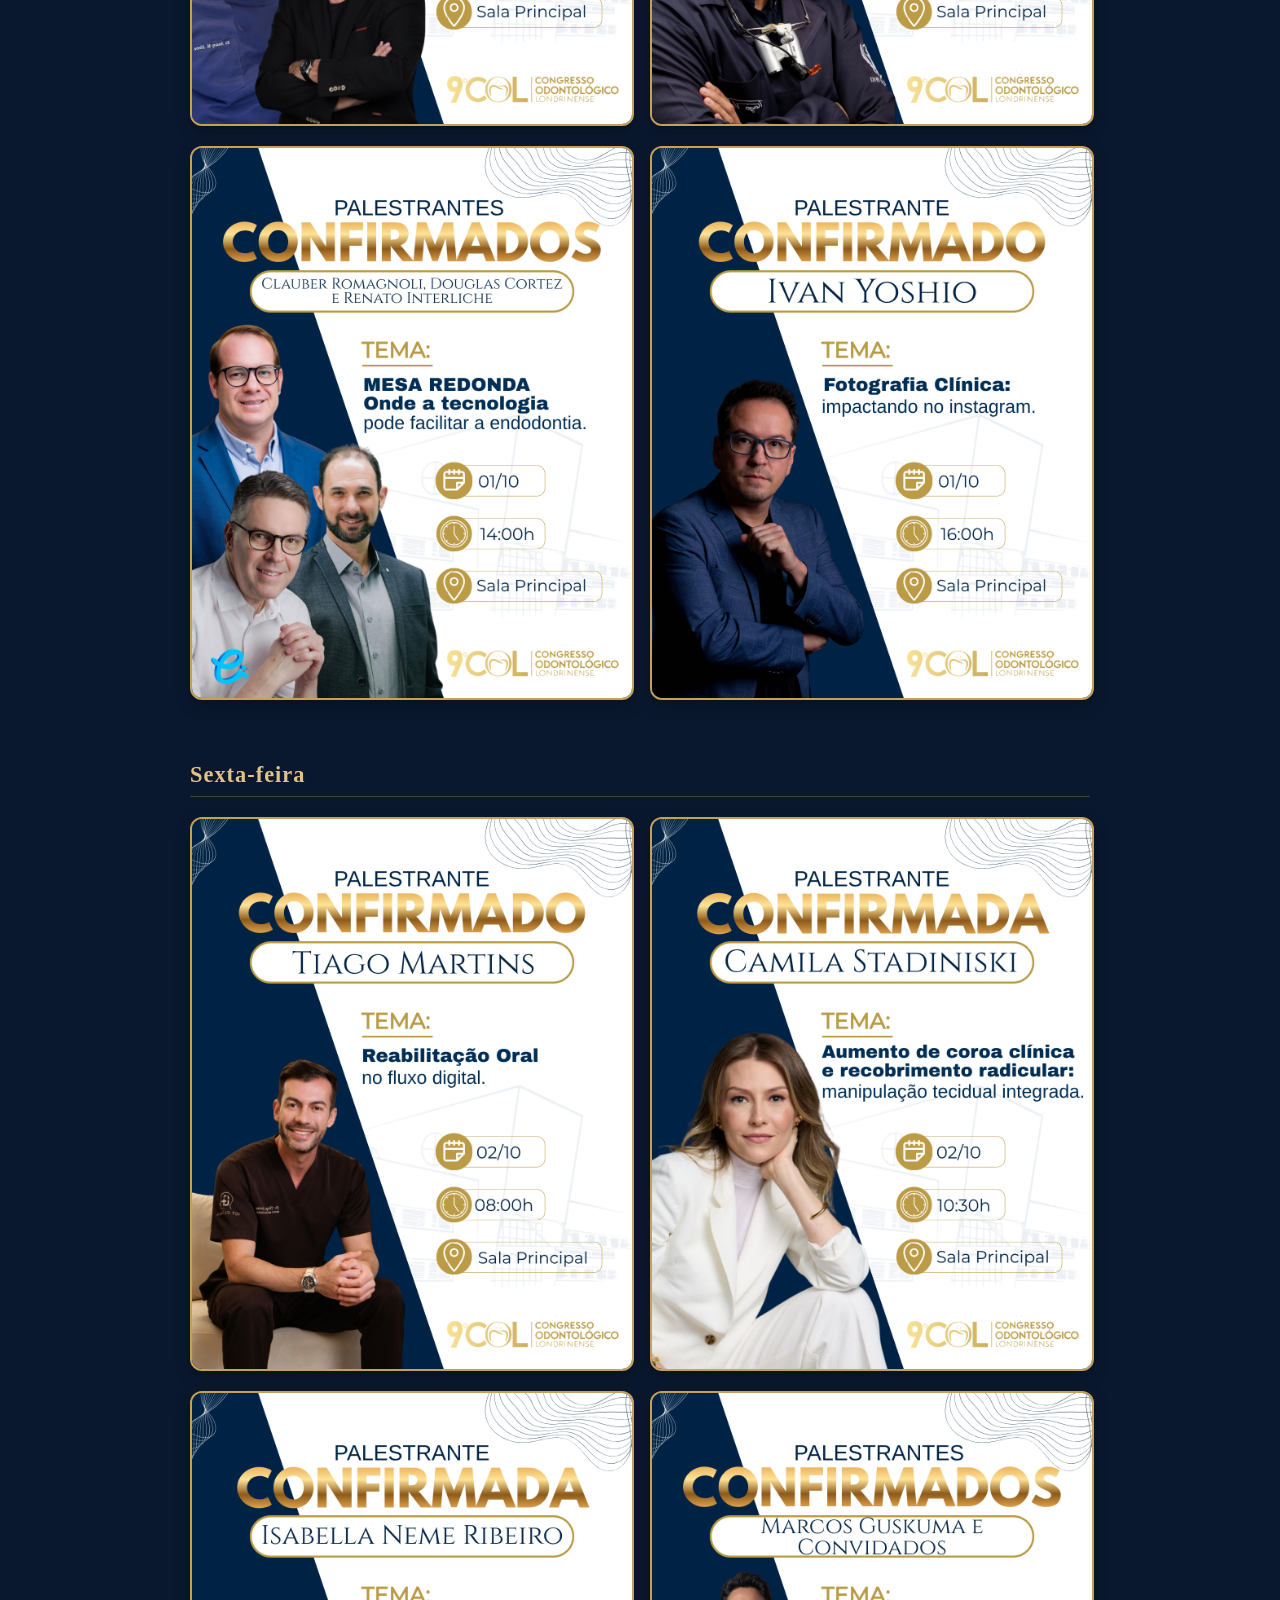
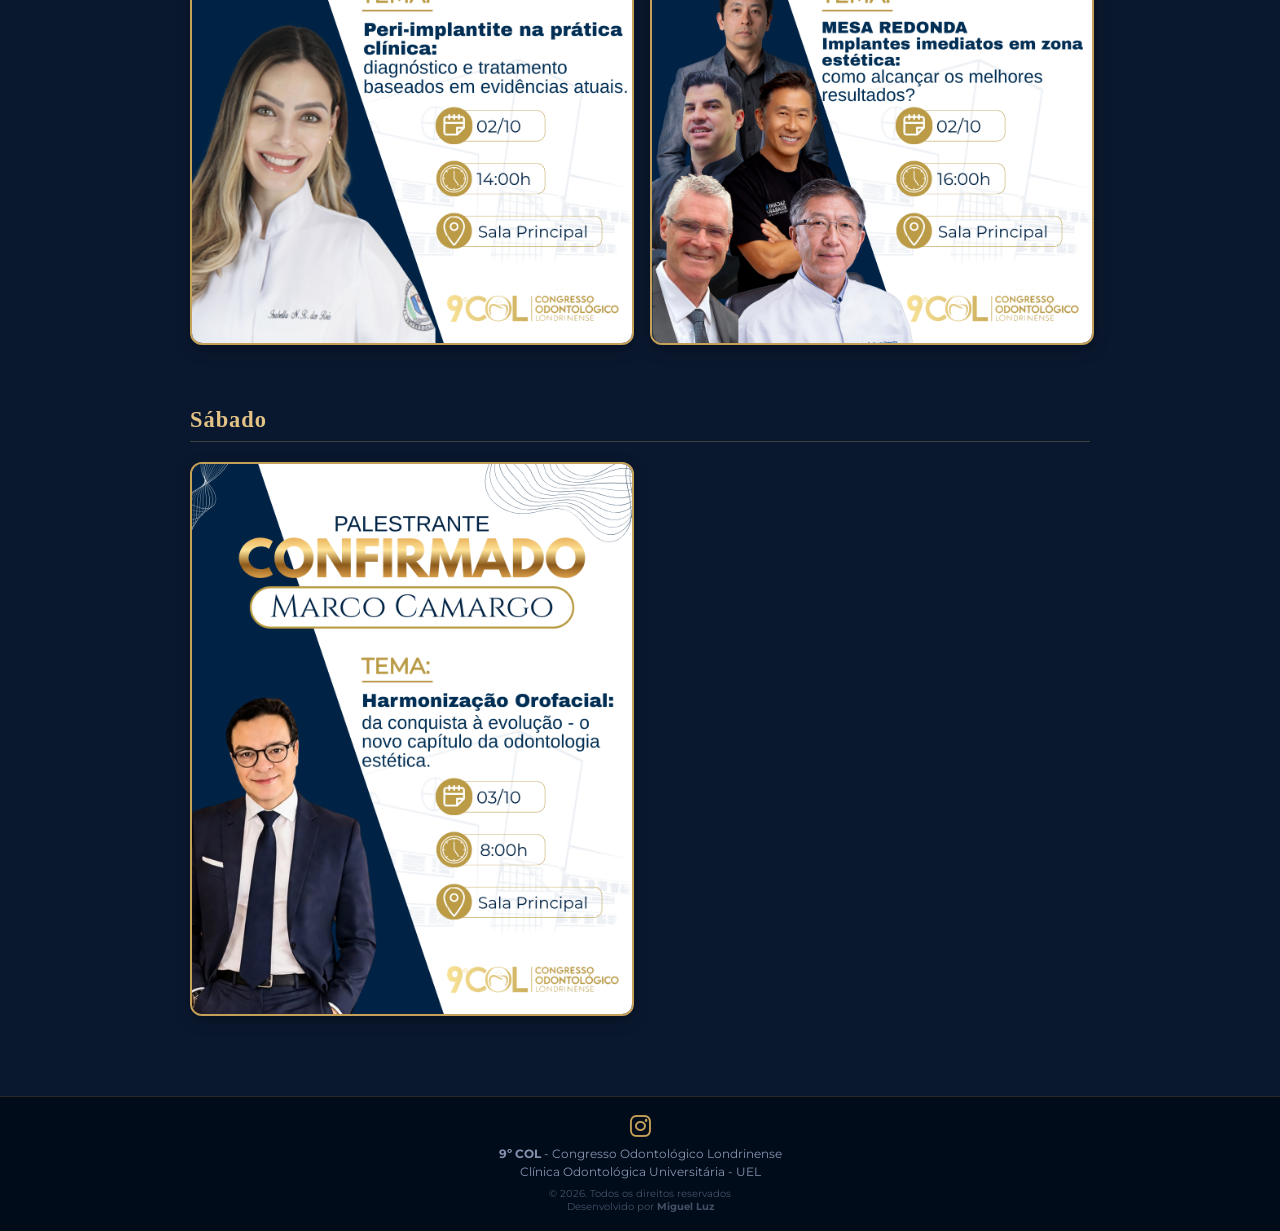
==== commit c5e8d0aa: "feat: add links for oral and panel schedule PDFs in index.html" ====
--- a/index.html
+++ b/index.html
@@ -100,6 +100,12 @@
                 <a href="/parceiros" class="btn-inscricao primary">
                     <i class="fas fa-utensils"></i> RESTAURANTES PARCEIROS
                 </a>
+                <a href="CRONOGRAMA ORAL.pdf" target="_blank" class="btn-inscricao secondary">
+                    <i class="fas fa-calendar-alt"></i> CRONOGRAMA ORAL
+                </a>
+                <a href="CRONOGRAMA PAINEL.pdf" target="_blank" class="btn-inscricao secondary">
+                    <i class="fas fa-calendar-alt"></i> CRONOGRAMA PAINEL
+                </a>
             </div>
         </div>
 
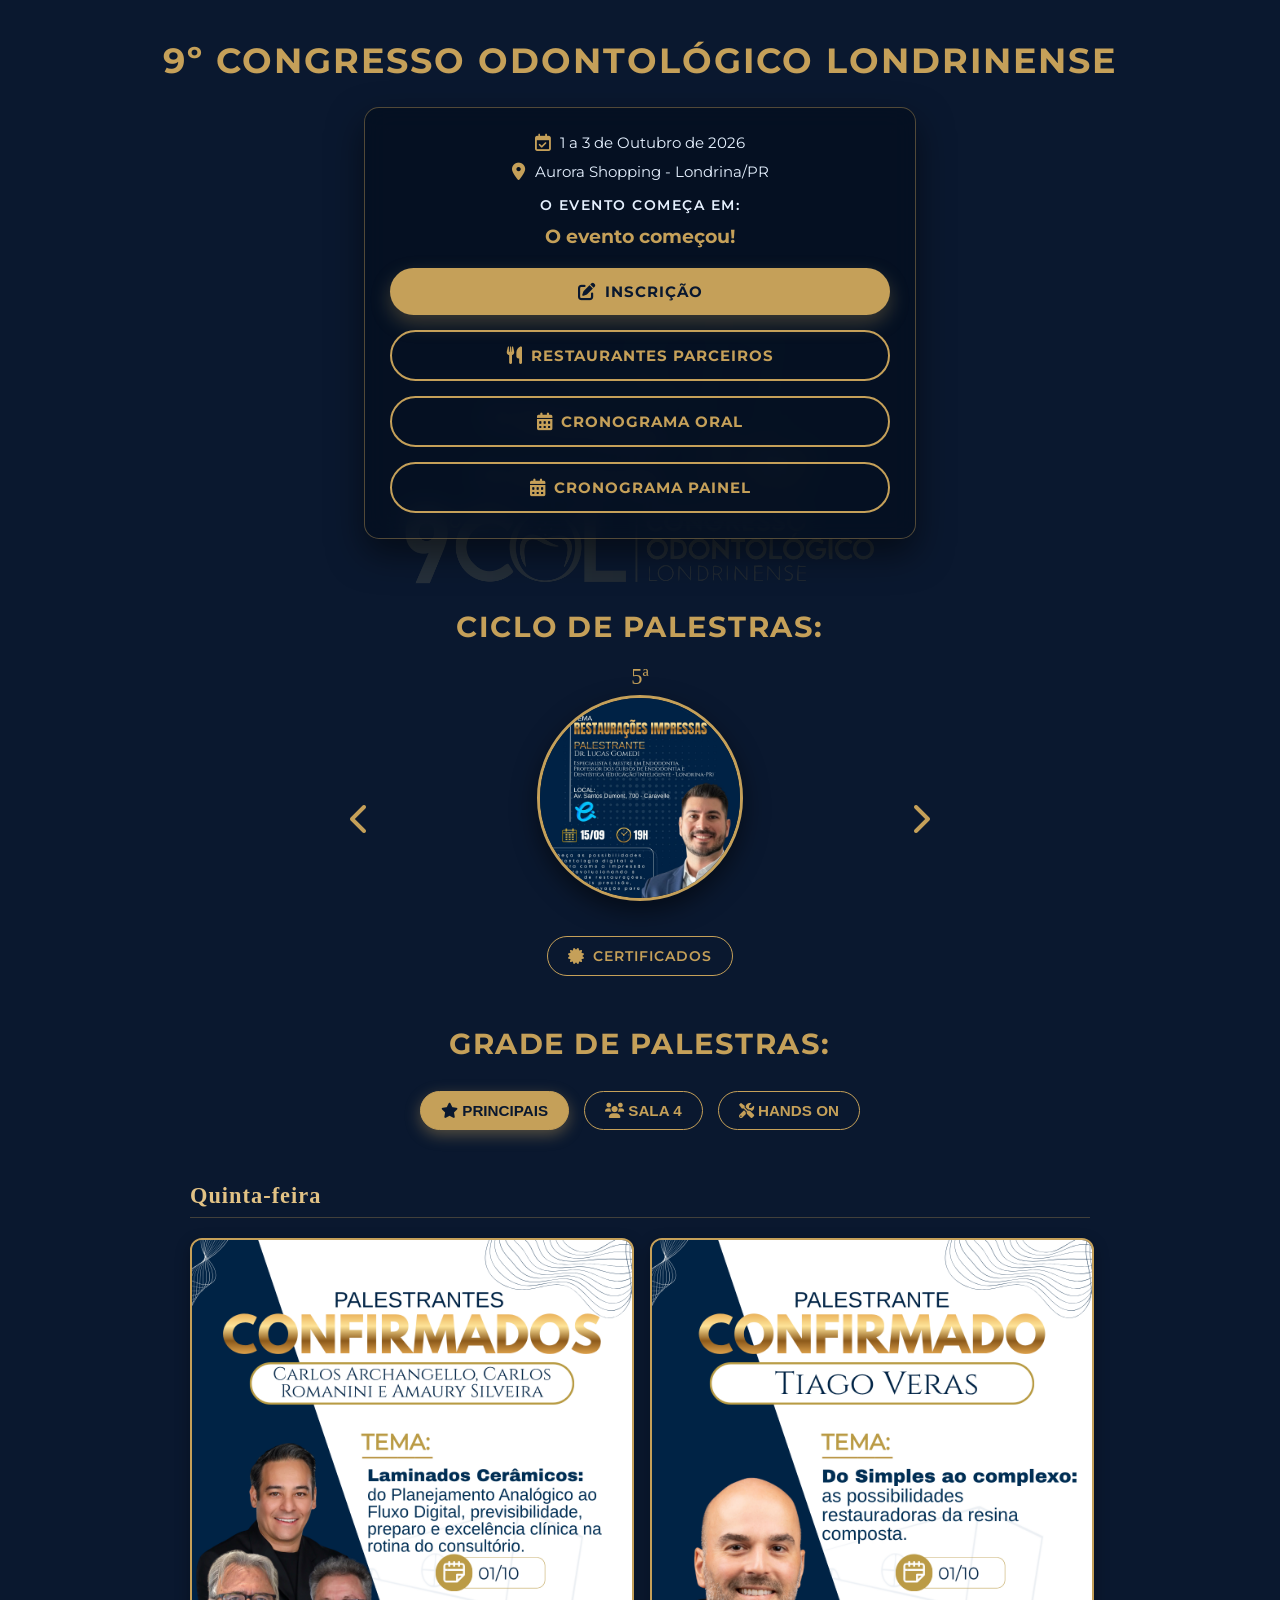
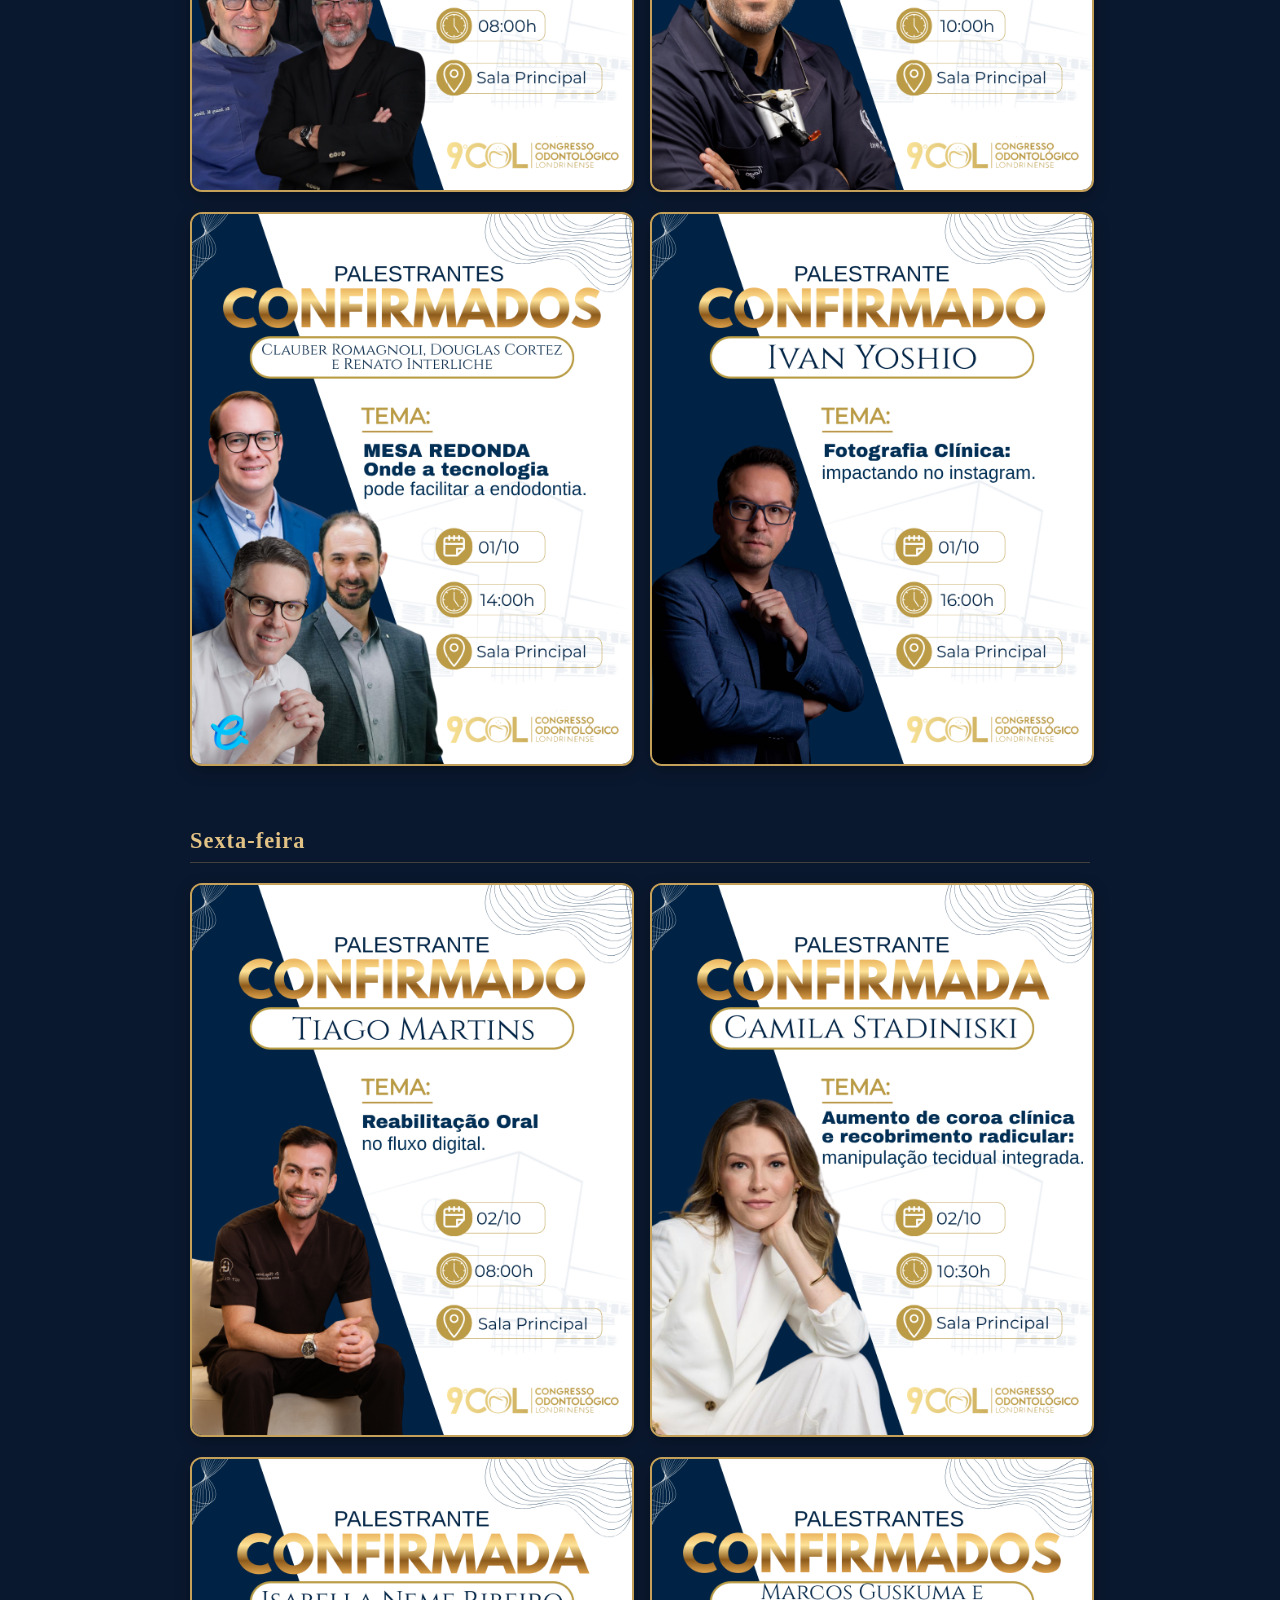
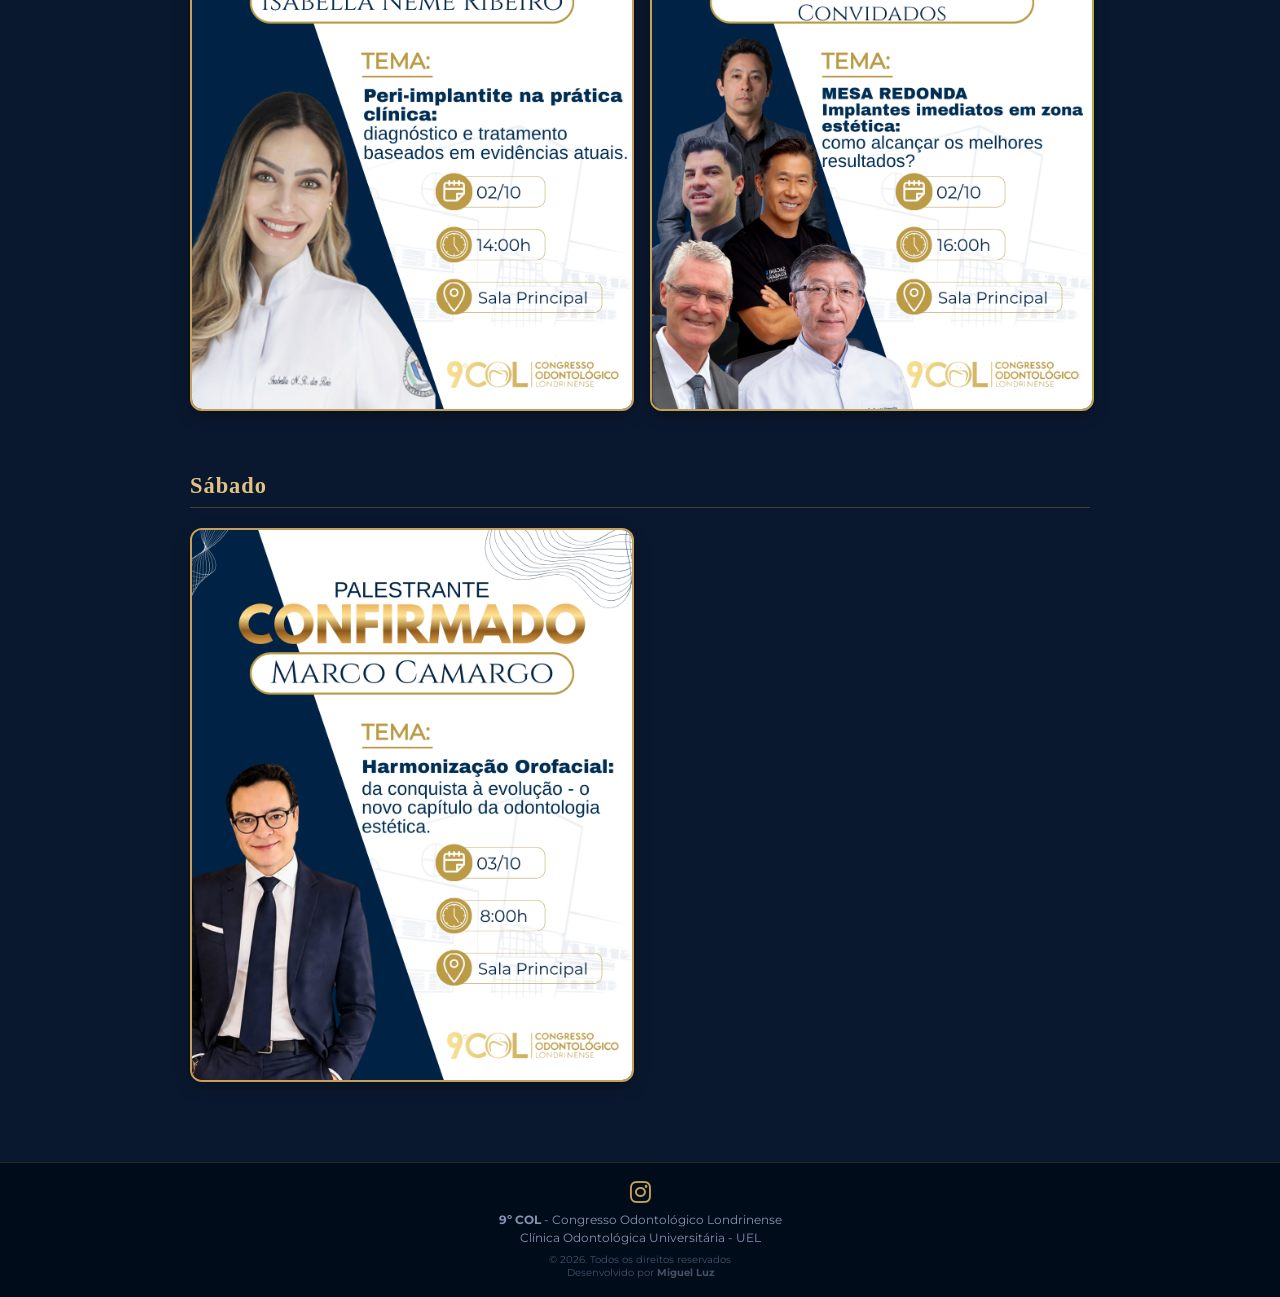
==== commit c098c863: "feat: update registration link to external site in index.html" ====
--- a/index.html
+++ b/index.html
@@ -97,7 +97,11 @@
             </div>
 
             <div class="botoes-acao">
-                <a href="/parceiros" class="btn-inscricao primary">
+                <a href="https://www.even3.com.br/9-congresso-odontologico-londrinense-732675/" target="_blank"
+                    class="btn-inscricao primary">
+                    <i class="fas fa-edit"></i> INSCRIÇÃO
+                </a>
+                <a href="/parceiros" class="btn-inscricao secondary">
                     <i class="fas fa-utensils"></i> RESTAURANTES PARCEIROS
                 </a>
                 <a href="CRONOGRAMA ORAL.pdf" target="_blank" class="btn-inscricao secondary">
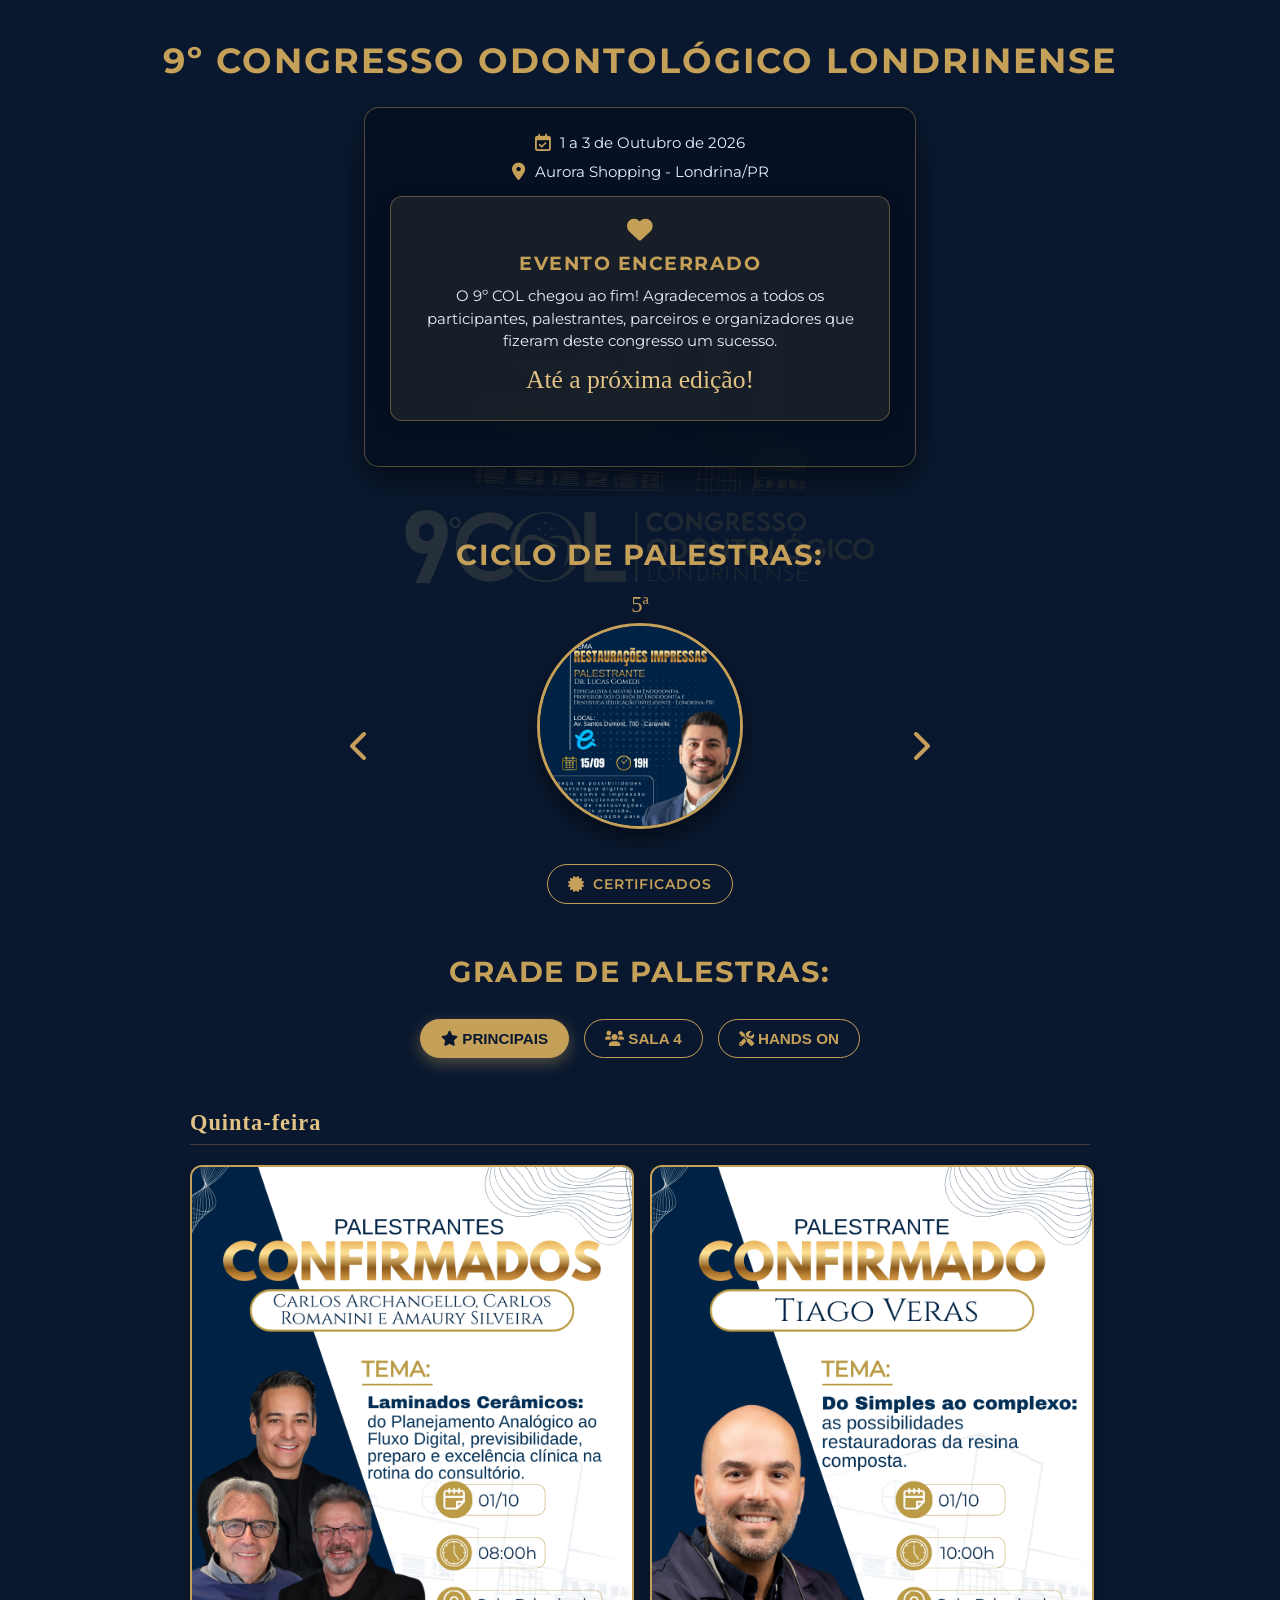
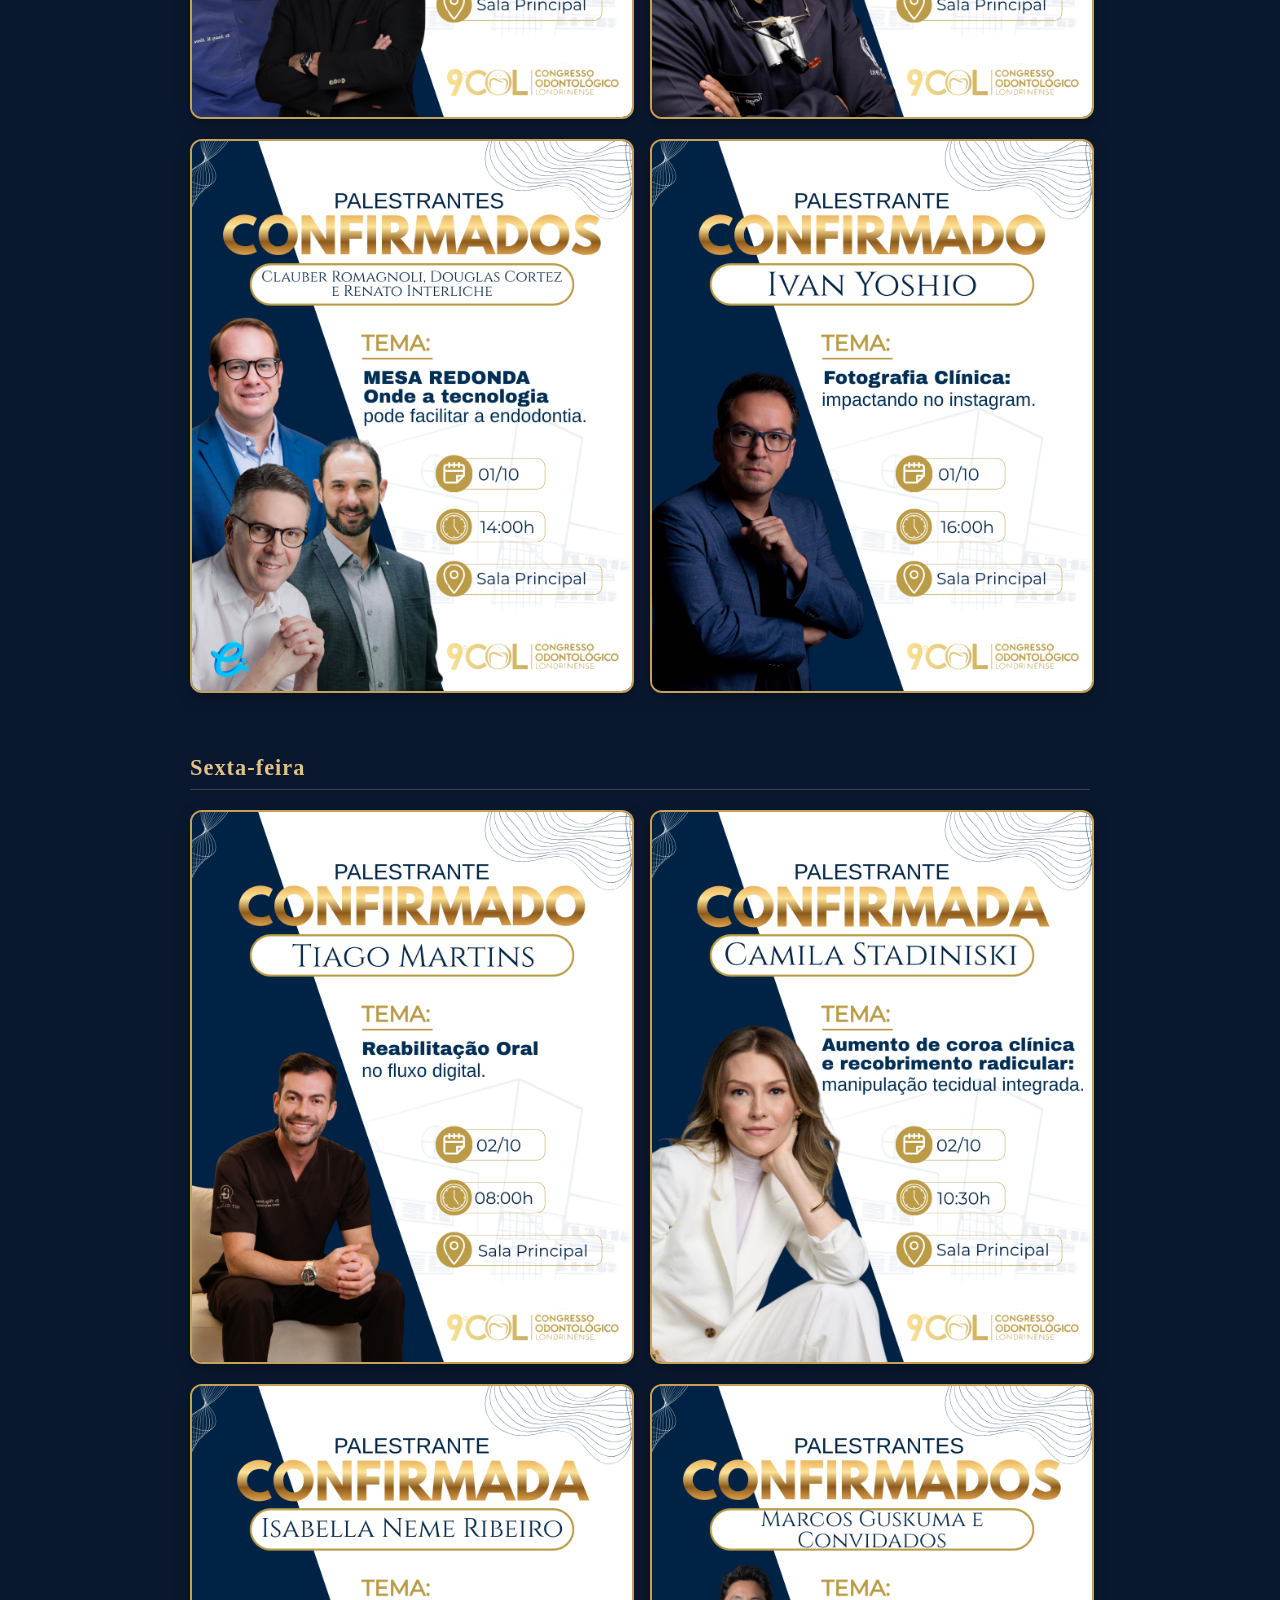
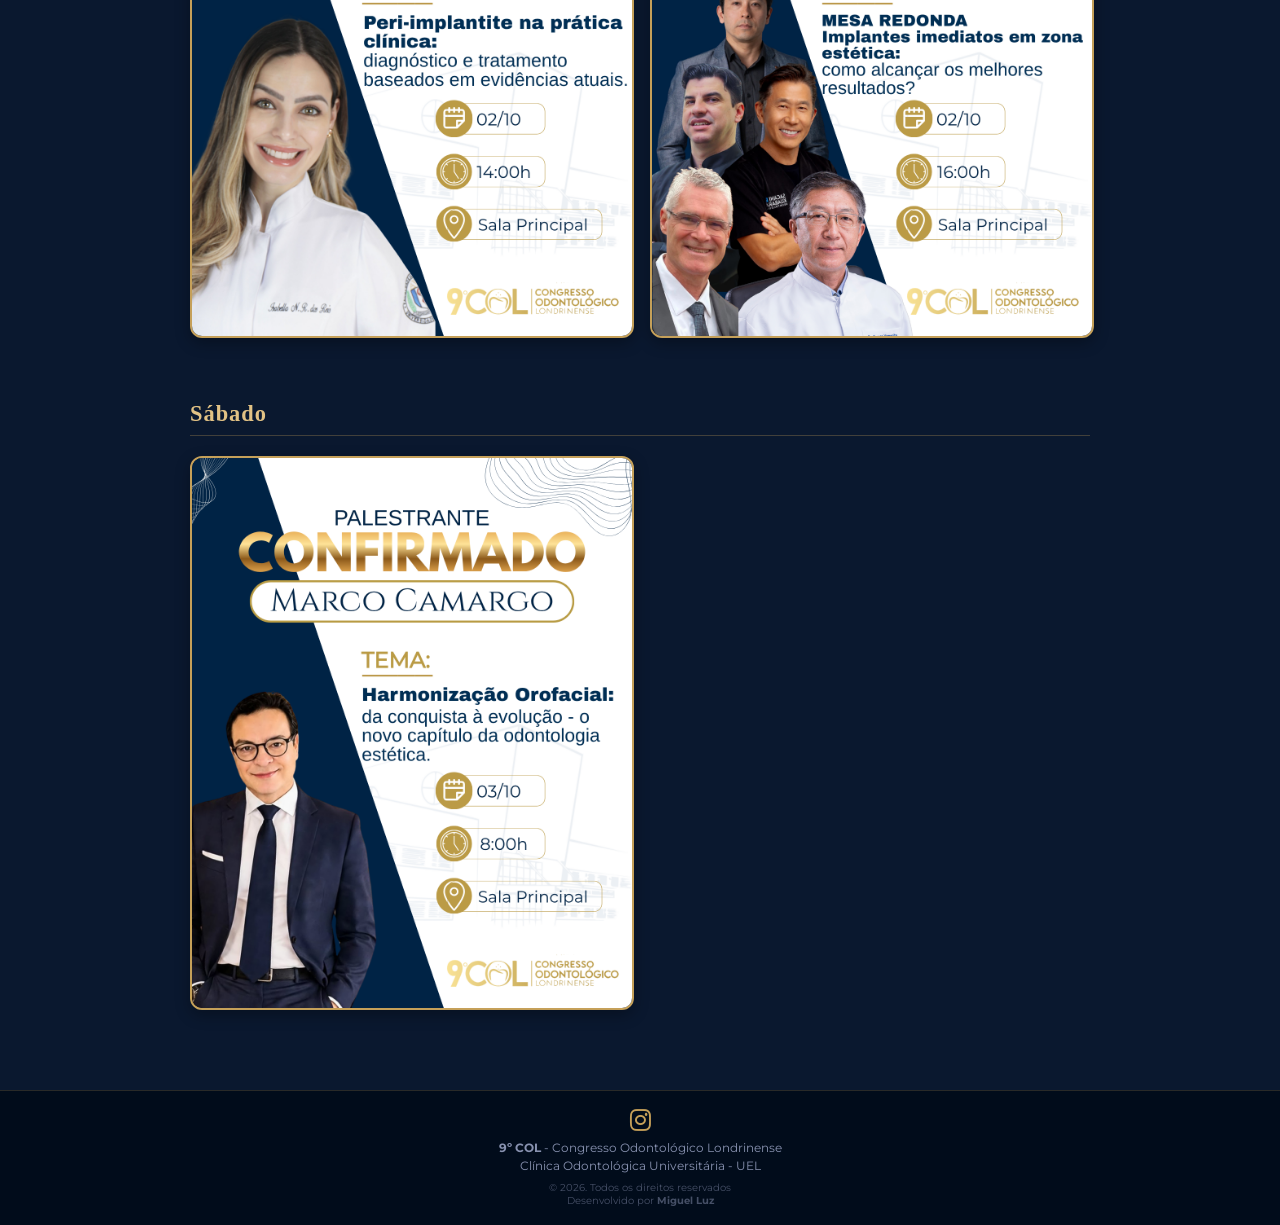
==== commit 6c22b8c6: "feat: add closing message section in index.html and corresponding styles in style.css" ====
--- a/index.html
+++ b/index.html
@@ -75,41 +75,12 @@
                 </iframe>
             </div> -->
 
-            <!-- CONTADOR REGRESSIVO -->
-            <div class="countdown-title">O evento começa em:</div>
-            <div class="countdown-container">
-                <div class="countdown-item">
-                    <span id="countdown-dias">00</span>
-                    <div class="countdown-label">Dias</div>
-                </div>
-                <div class="countdown-item">
-                    <span id="countdown-horas">00</span>
-                    <div class="countdown-label">Horas</div>
-                </div>
-                <div class="countdown-item">
-                    <span id="countdown-minutos">00</span>
-                    <div class="countdown-label">Min</div>
-                </div>
-                <div class="countdown-item">
-                    <span id="countdown-segundos">00</span>
-                    <div class="countdown-label">Seg</div>
-                </div>
-            </div>
-
-            <div class="botoes-acao">
-                <a href="https://www.even3.com.br/9-congresso-odontologico-londrinense-732675/" target="_blank"
-                    class="btn-inscricao primary">
-                    <i class="fas fa-edit"></i> INSCRIÇÃO
-                </a>
-                <a href="/parceiros" class="btn-inscricao secondary">
-                    <i class="fas fa-utensils"></i> RESTAURANTES PARCEIROS
-                </a>
-                <a href="CRONOGRAMA ORAL.pdf" target="_blank" class="btn-inscricao secondary">
-                    <i class="fas fa-calendar-alt"></i> CRONOGRAMA ORAL
-                </a>
-                <a href="CRONOGRAMA PAINEL.pdf" target="_blank" class="btn-inscricao secondary">
-                    <i class="fas fa-calendar-alt"></i> CRONOGRAMA PAINEL
-                </a>
+            <!-- MENSAGEM DE ENCERRAMENTO -->
+            <div class="encerramento">
+                <i class="fas fa-heart"></i>
+                <div class="encerramento-titulo">Evento encerrado</div>
+                <p>O 9º COL chegou ao fim! Agradecemos a todos os participantes, palestrantes, parceiros e organizadores que fizeram deste congresso um sucesso.</p>
+                <p class="encerramento-ate-breve">Até a próxima edição!</p>
             </div>
         </div>
 
@@ -369,32 +340,6 @@
             document.getElementById('lightbox').style.display = 'none';
             document.body.style.overflow = 'auto'; // Restaura rolagem
         }
-
-        // Script do Contador Regressivo
-        document.addEventListener('DOMContentLoaded', () => {
-            const targetDate = new Date('2026-10-01T08:00:00').getTime();
-
-            const interval = setInterval(function () {
-                const now = new Date().getTime();
-                const distance = targetDate - now;
-
-                if (distance < 0) {
-                    clearInterval(interval);
-                    document.querySelector('.countdown-container').innerHTML = '<div style="color: var(--dourado); font-weight: bold; font-size: 1.2rem;">O evento começou!</div>';
-                    return;
-                }
-
-                const days = Math.floor(distance / (1000 * 60 * 60 * 24));
-                const hours = Math.floor((distance % (1000 * 60 * 60 * 24)) / (1000 * 60 * 60));
-                const minutes = Math.floor((distance % (1000 * 60 * 60)) / (1000 * 60));
-                const seconds = Math.floor((distance % (1000 * 60)) / 1000);
-
-                document.getElementById("countdown-dias").innerText = days.toString().padStart(2, '0');
-                document.getElementById("countdown-horas").innerText = hours.toString().padStart(2, '0');
-                document.getElementById("countdown-minutos").innerText = minutes.toString().padStart(2, '0');
-                document.getElementById("countdown-segundos").innerText = seconds.toString().padStart(2, '0');
-            }, 1000);
-        });
     </script>
 
     <footer>
--- a/css/style.css
+++ b/css/style.css
@@ -258,6 +258,49 @@
     font-size: 1rem;
 }
 
+/* MENSAGEM DE ENCERRAMENTO */
+.encerramento {
+    background: rgba(197, 160, 89, 0.1);
+    border: 1px solid rgba(197, 160, 89, 0.4);
+    border-radius: 12px;
+    padding: 20px;
+    margin: 15px 0 20px 0;
+    width: 100%;
+    box-sizing: border-box;
+    text-align: center;
+    box-shadow: 0 4px 15px rgba(0,0,0,0.2);
+}
+
+.encerramento i {
+    font-size: 1.6rem;
+    color: var(--dourado);
+    margin-bottom: 8px;
+}
+
+.encerramento-titulo {
+    font-family: 'Montserrat', sans-serif;
+    font-size: 1.2rem;
+    font-weight: 700;
+    color: var(--dourado);
+    text-transform: uppercase;
+    letter-spacing: 1.5px;
+    margin-bottom: 10px;
+}
+
+.encerramento p {
+    font-size: 0.95rem;
+    color: var(--branco);
+    line-height: 1.5;
+    margin: 0 0 8px 0;
+}
+
+.encerramento .encerramento-ate-breve {
+    font-family: 'Pinyon Script', cursive;
+    font-size: 1.6rem;
+    color: var(--dourado-brilho);
+    margin: 5px 0 0 0;
+}
+
 /* CONTADOR REGRESSIVO */
 .countdown-title {
     font-family: 'Montserrat', sans-serif;
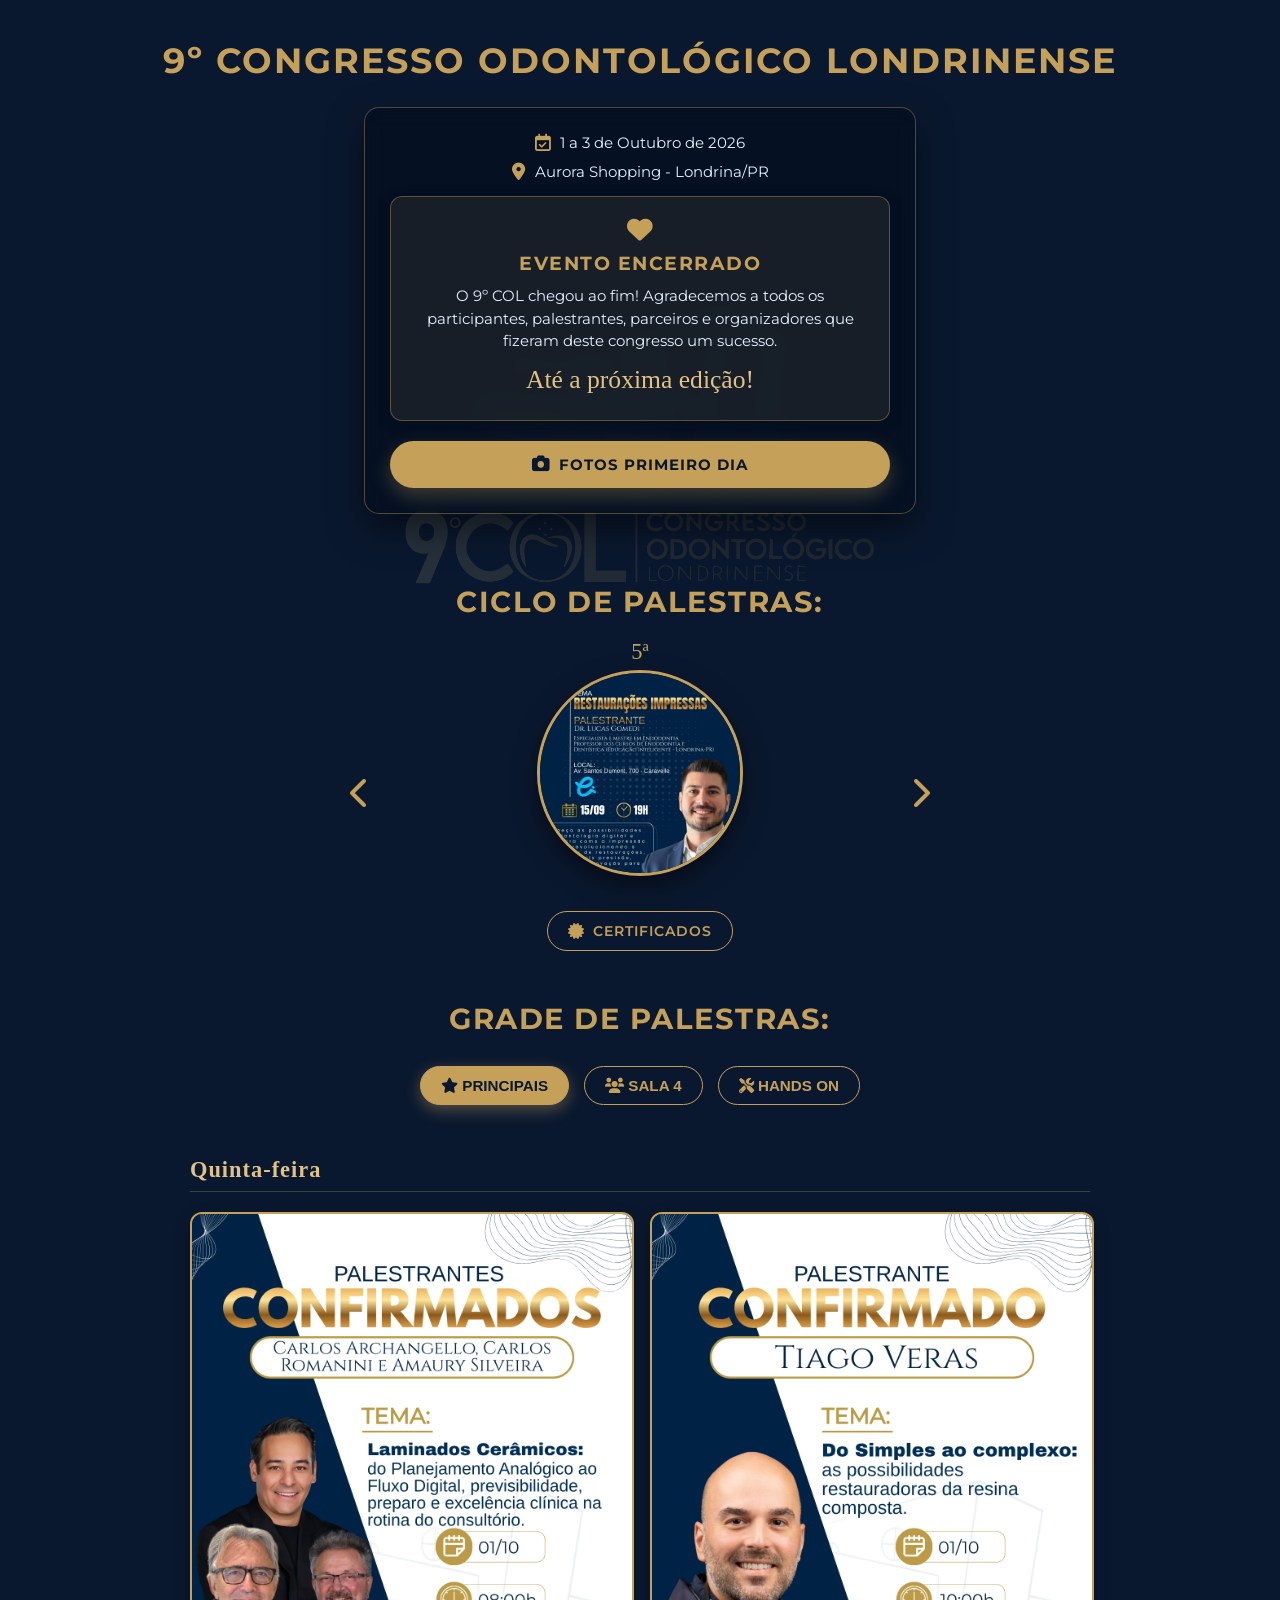
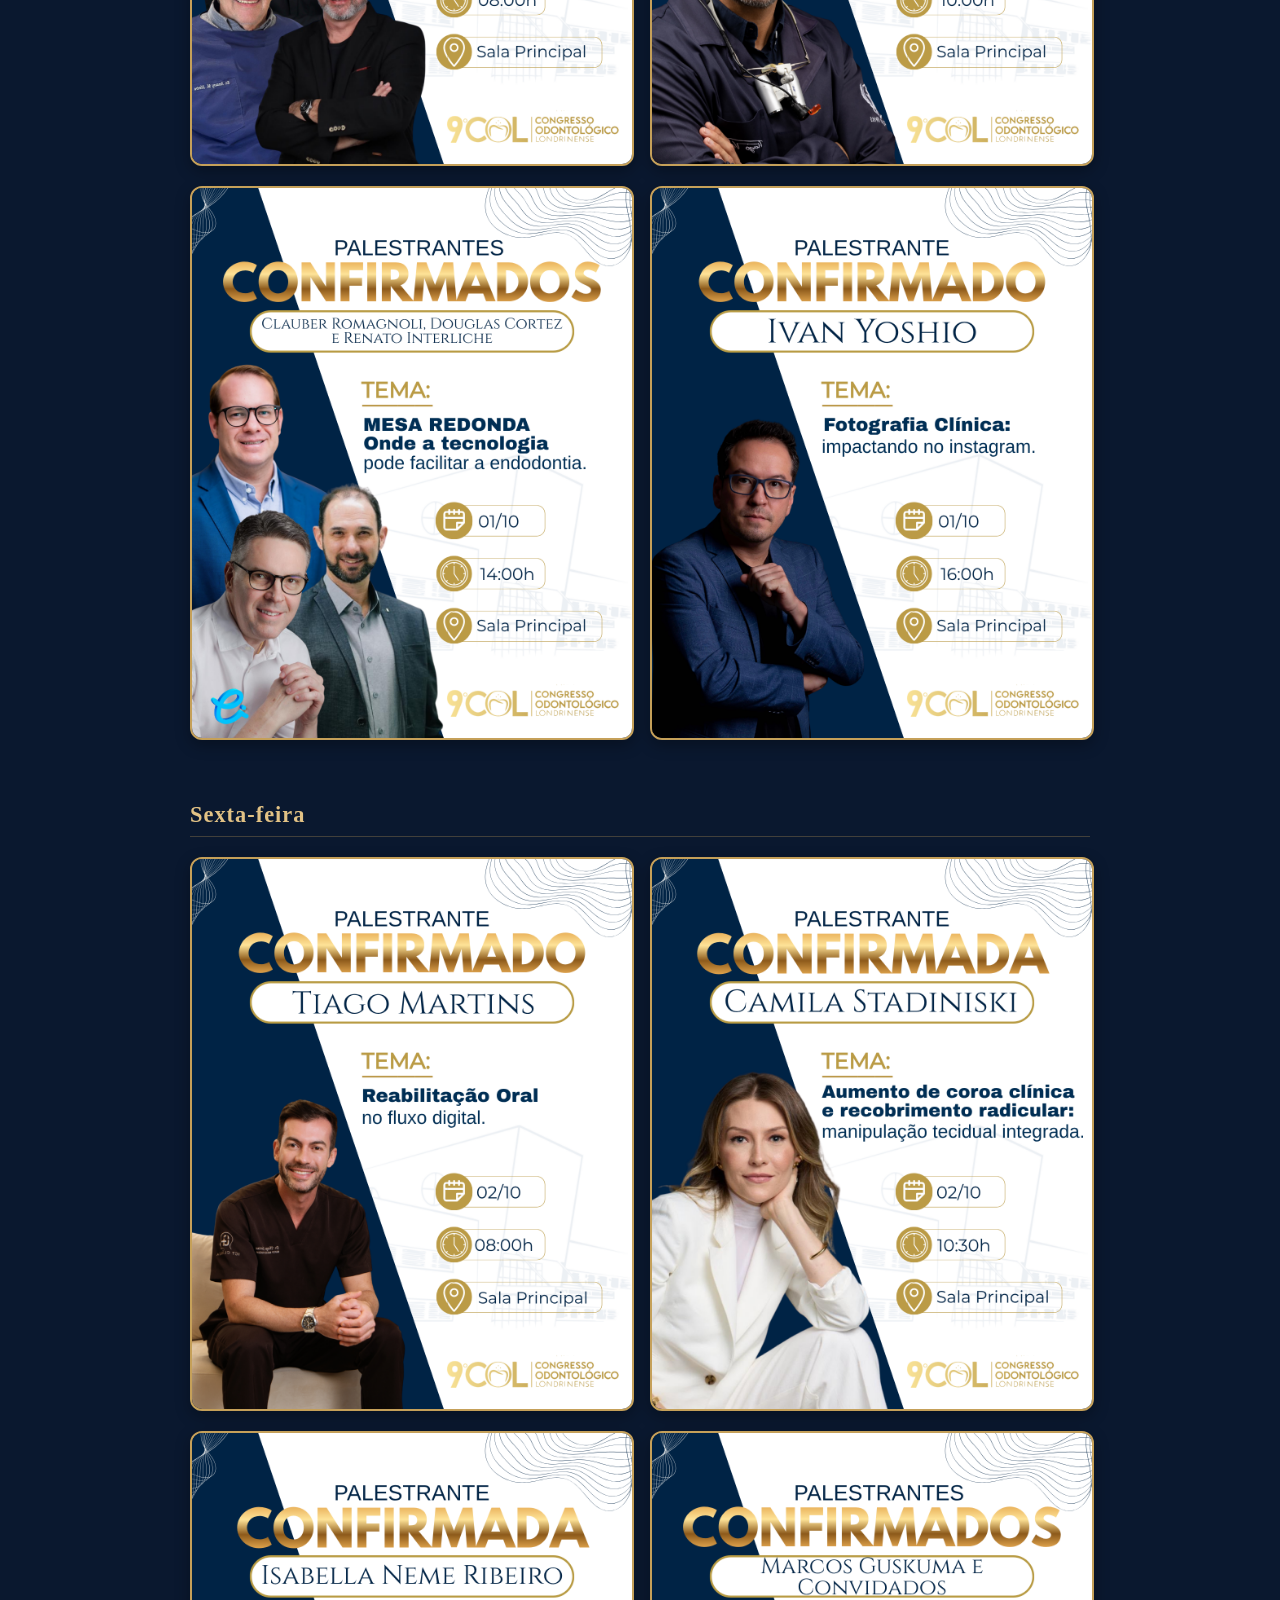
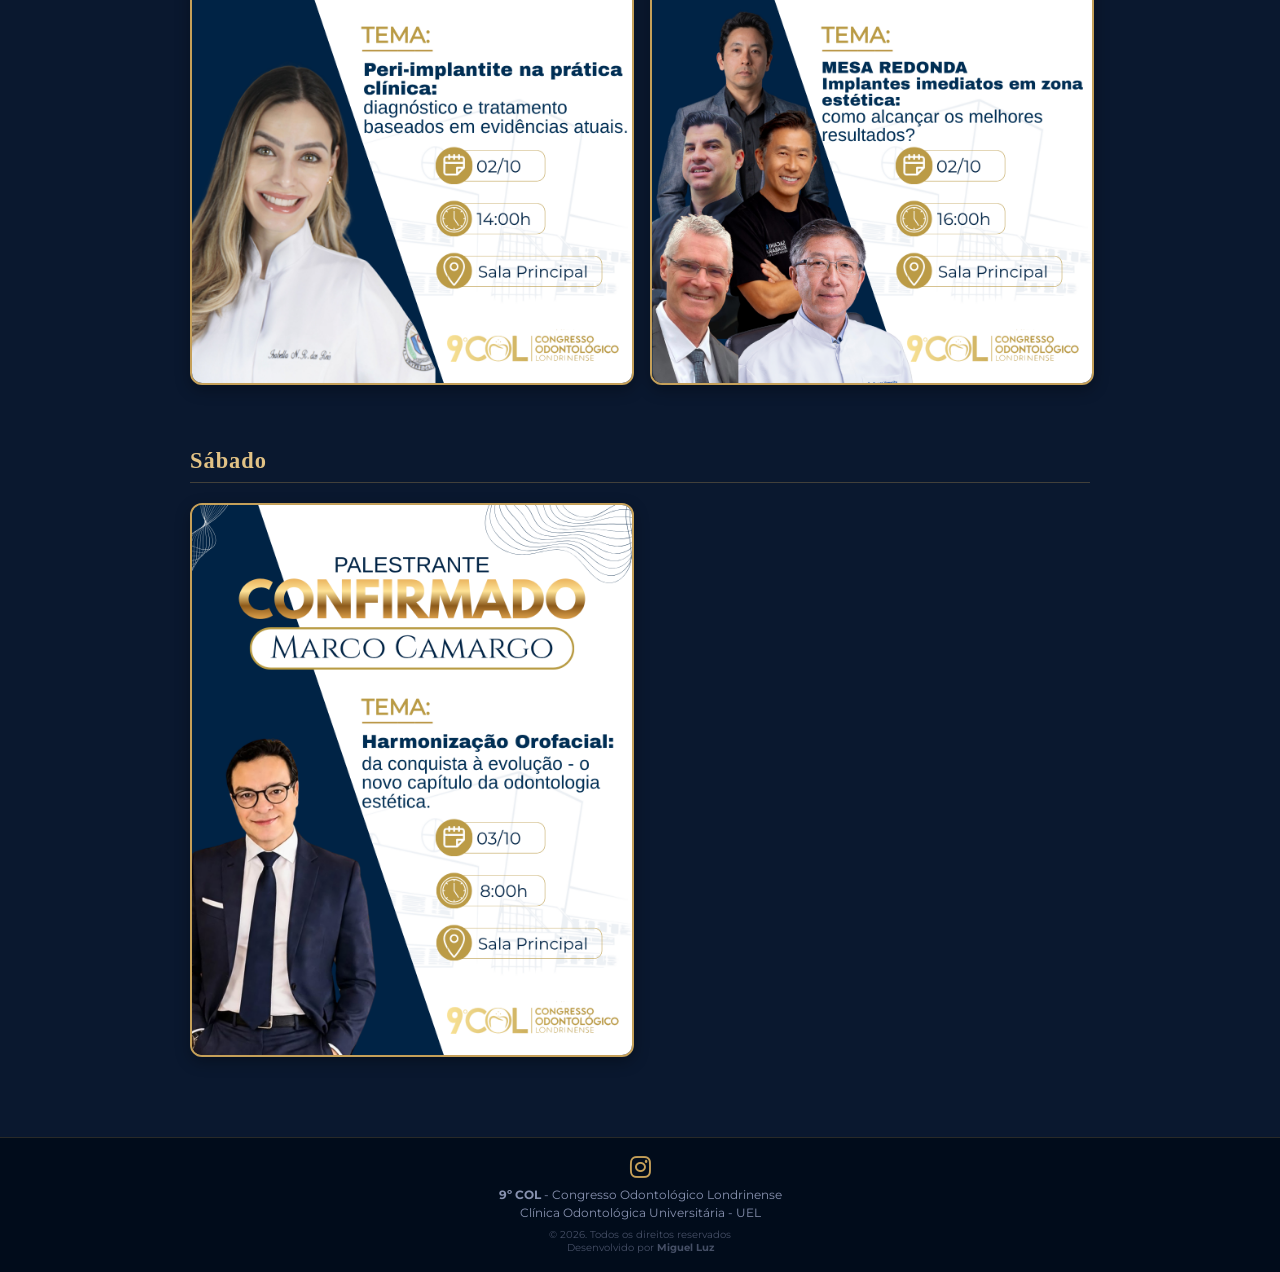
==== commit 63d8e8c6: "feat: add button for first day photos in index.html" ====
--- a/index.html
+++ b/index.html
@@ -82,6 +82,13 @@
                 <p>O 9º COL chegou ao fim! Agradecemos a todos os participantes, palestrantes, parceiros e organizadores que fizeram deste congresso um sucesso.</p>
                 <p class="encerramento-ate-breve">Até a próxima edição!</p>
             </div>
+
+            <div class="botoes-acao">
+                <a href="https://drive.google.com/drive/folders/1yrVJpHNI-9O1bL_T3wbcyeTYvGvgzEZX" target="_blank"
+                    rel="noopener" class="btn-inscricao primary">
+                    <i class="fas fa-camera"></i> FOTOS PRIMEIRO DIA
+                </a>
+            </div>
         </div>
 
         <h2 class="titulo-palestras">Ciclo de palestras:</h2>
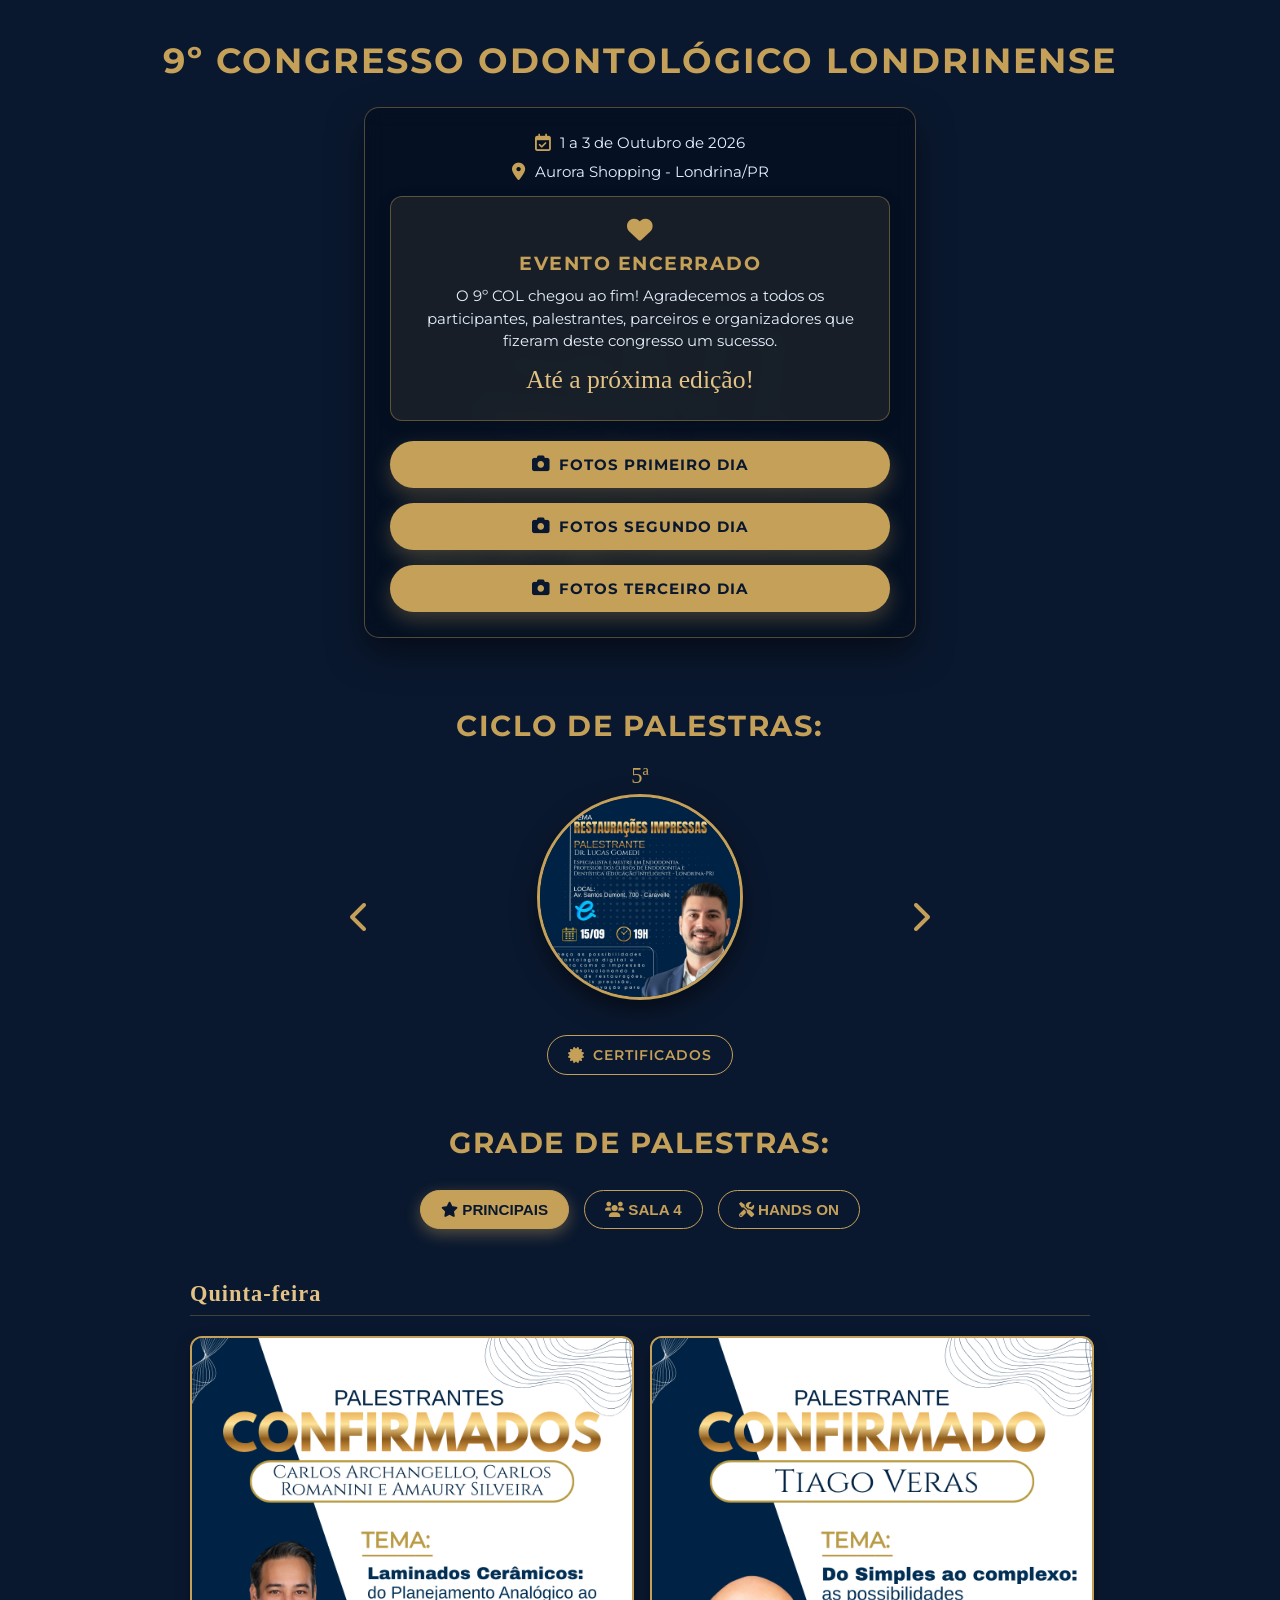
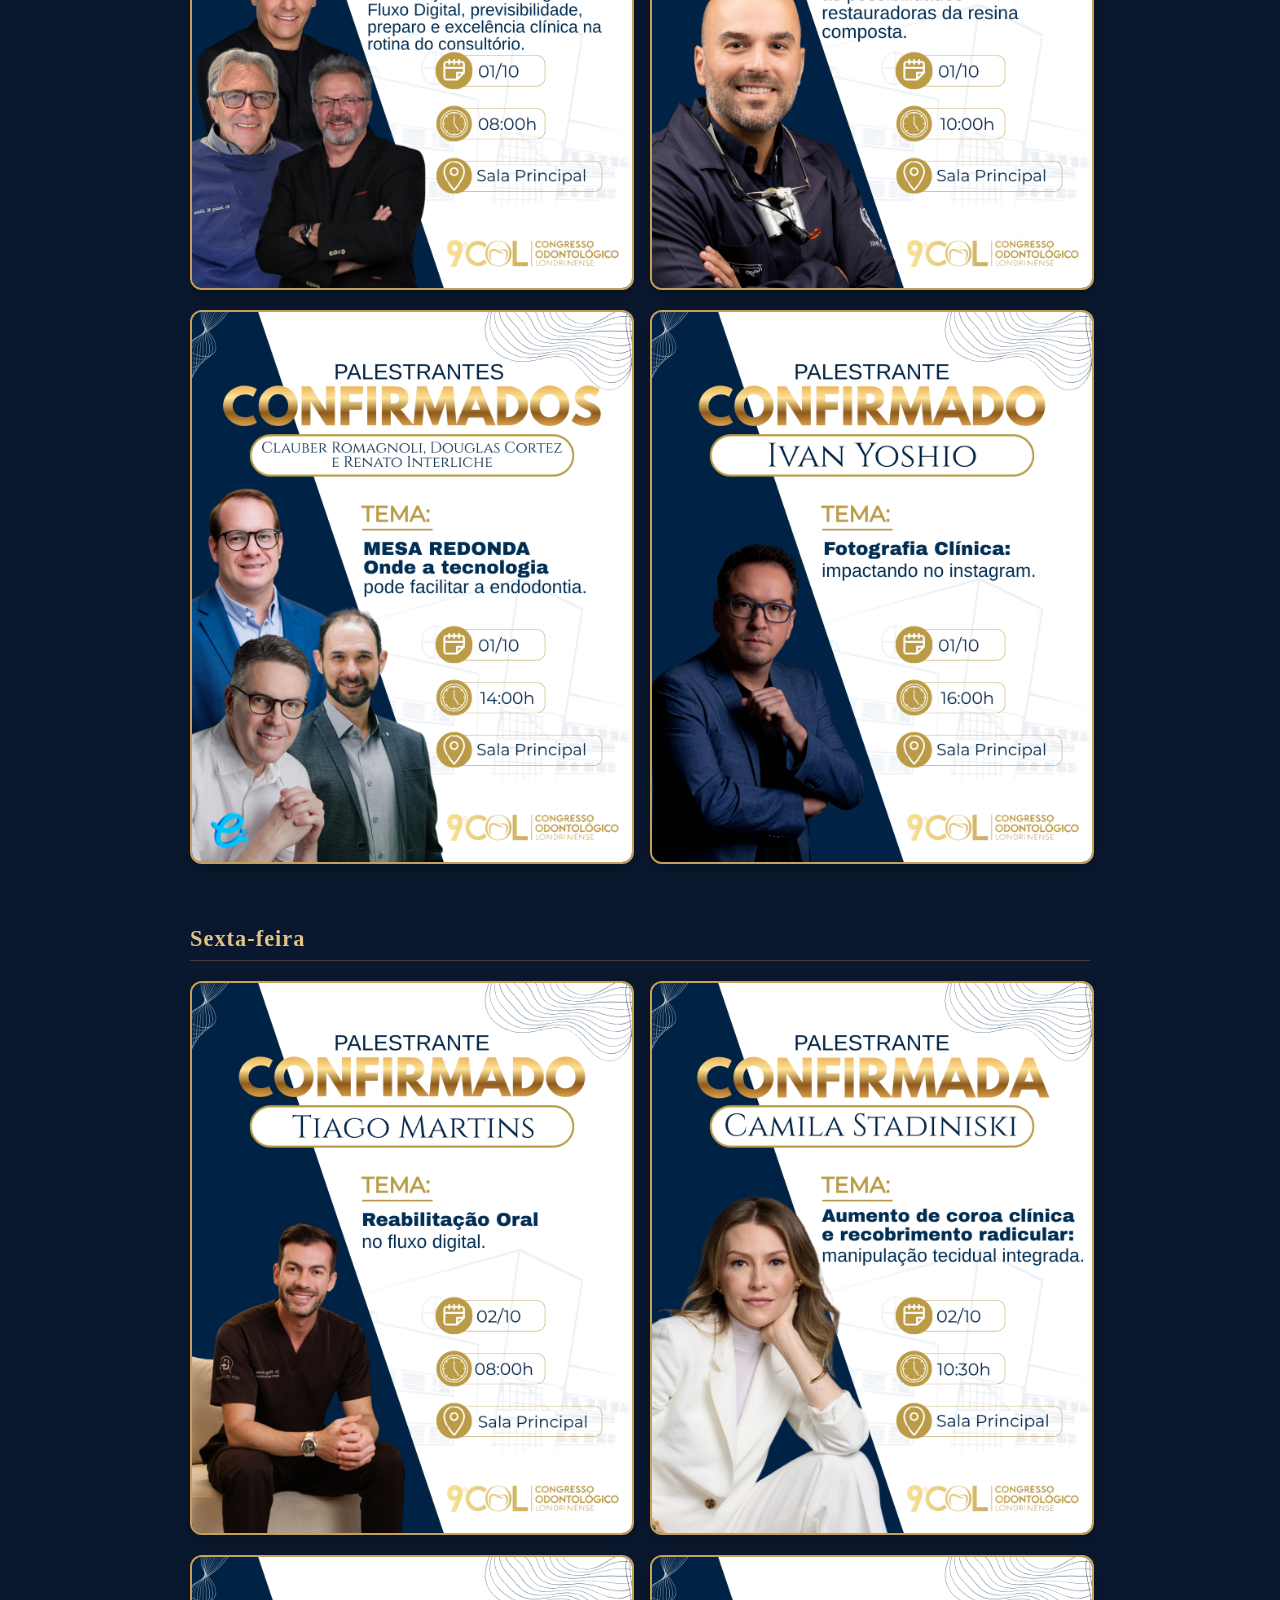
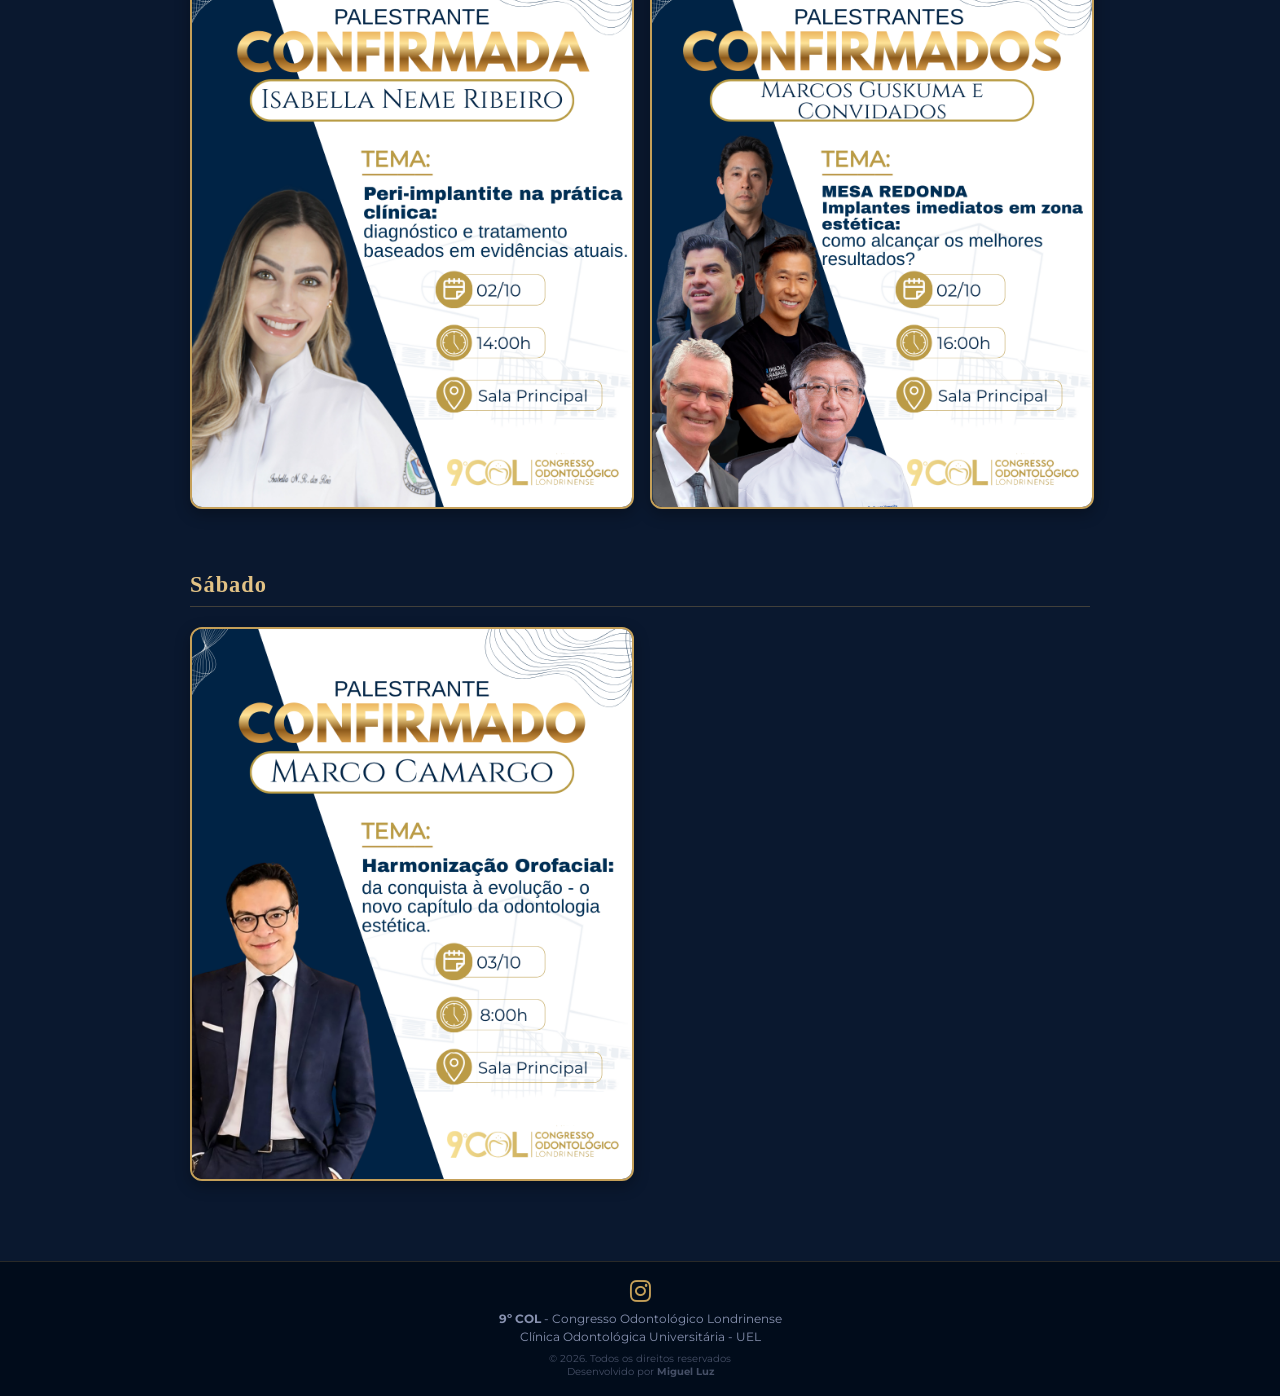
==== commit 9533dd25: "feat: add buttons for second and third day photos in index.html" ====
--- a/index.html
+++ b/index.html
@@ -88,6 +88,14 @@
                     rel="noopener" class="btn-inscricao primary">
                     <i class="fas fa-camera"></i> FOTOS PRIMEIRO DIA
                 </a>
+                <a href="https://drive.google.com/drive/folders/1AMTp4bfXfqNGK1iz7GQtf4BCU5Emw1F5" target="_blank"
+                    rel="noopener" class="btn-inscricao primary">
+                    <i class="fas fa-camera"></i> FOTOS SEGUNDO DIA
+                </a>
+                <a href="https://drive.google.com/drive/folders/1qxOX28eFxJUTv4ytD-6dyNGFXgc4VT9h?usp=sharing" target="_blank"
+                    rel="noopener" class="btn-inscricao primary">
+                    <i class="fas fa-camera"></i> FOTOS TERCEIRO DIA
+                </a>
             </div>
         </div>
 
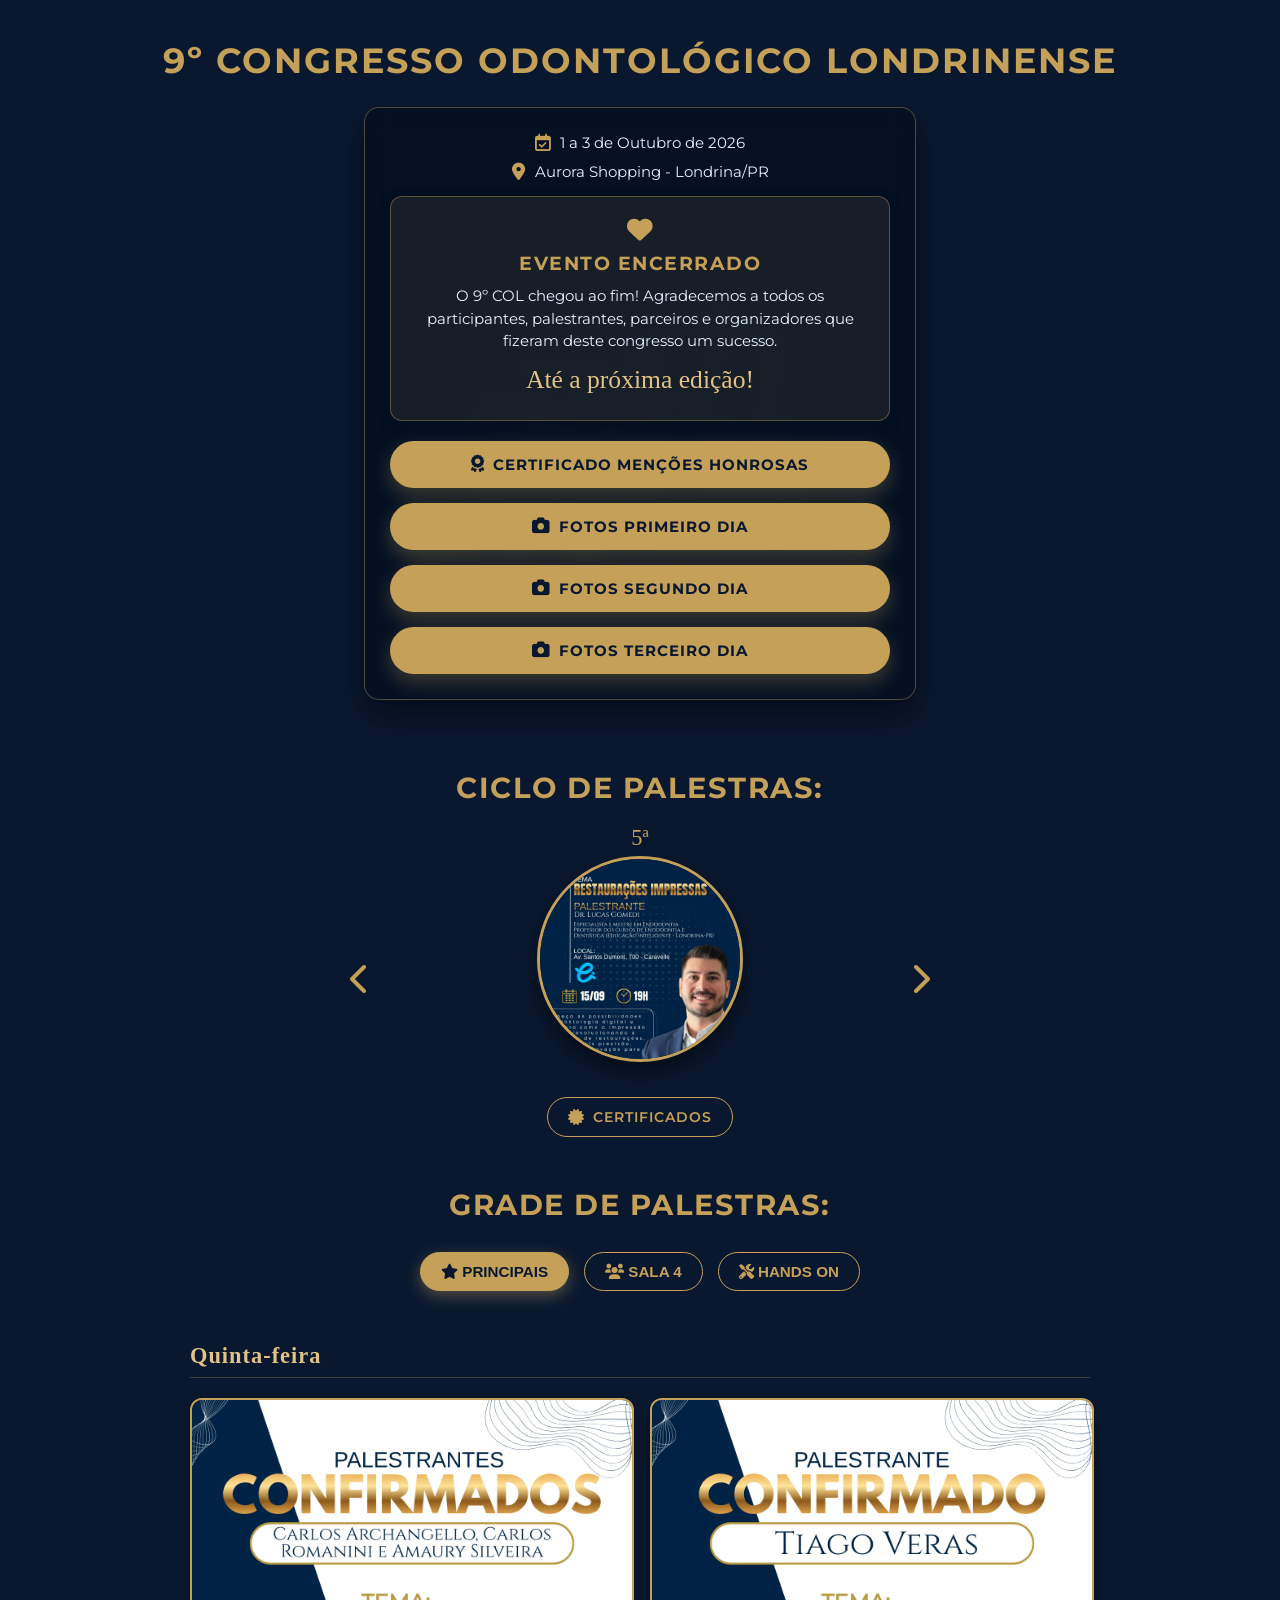
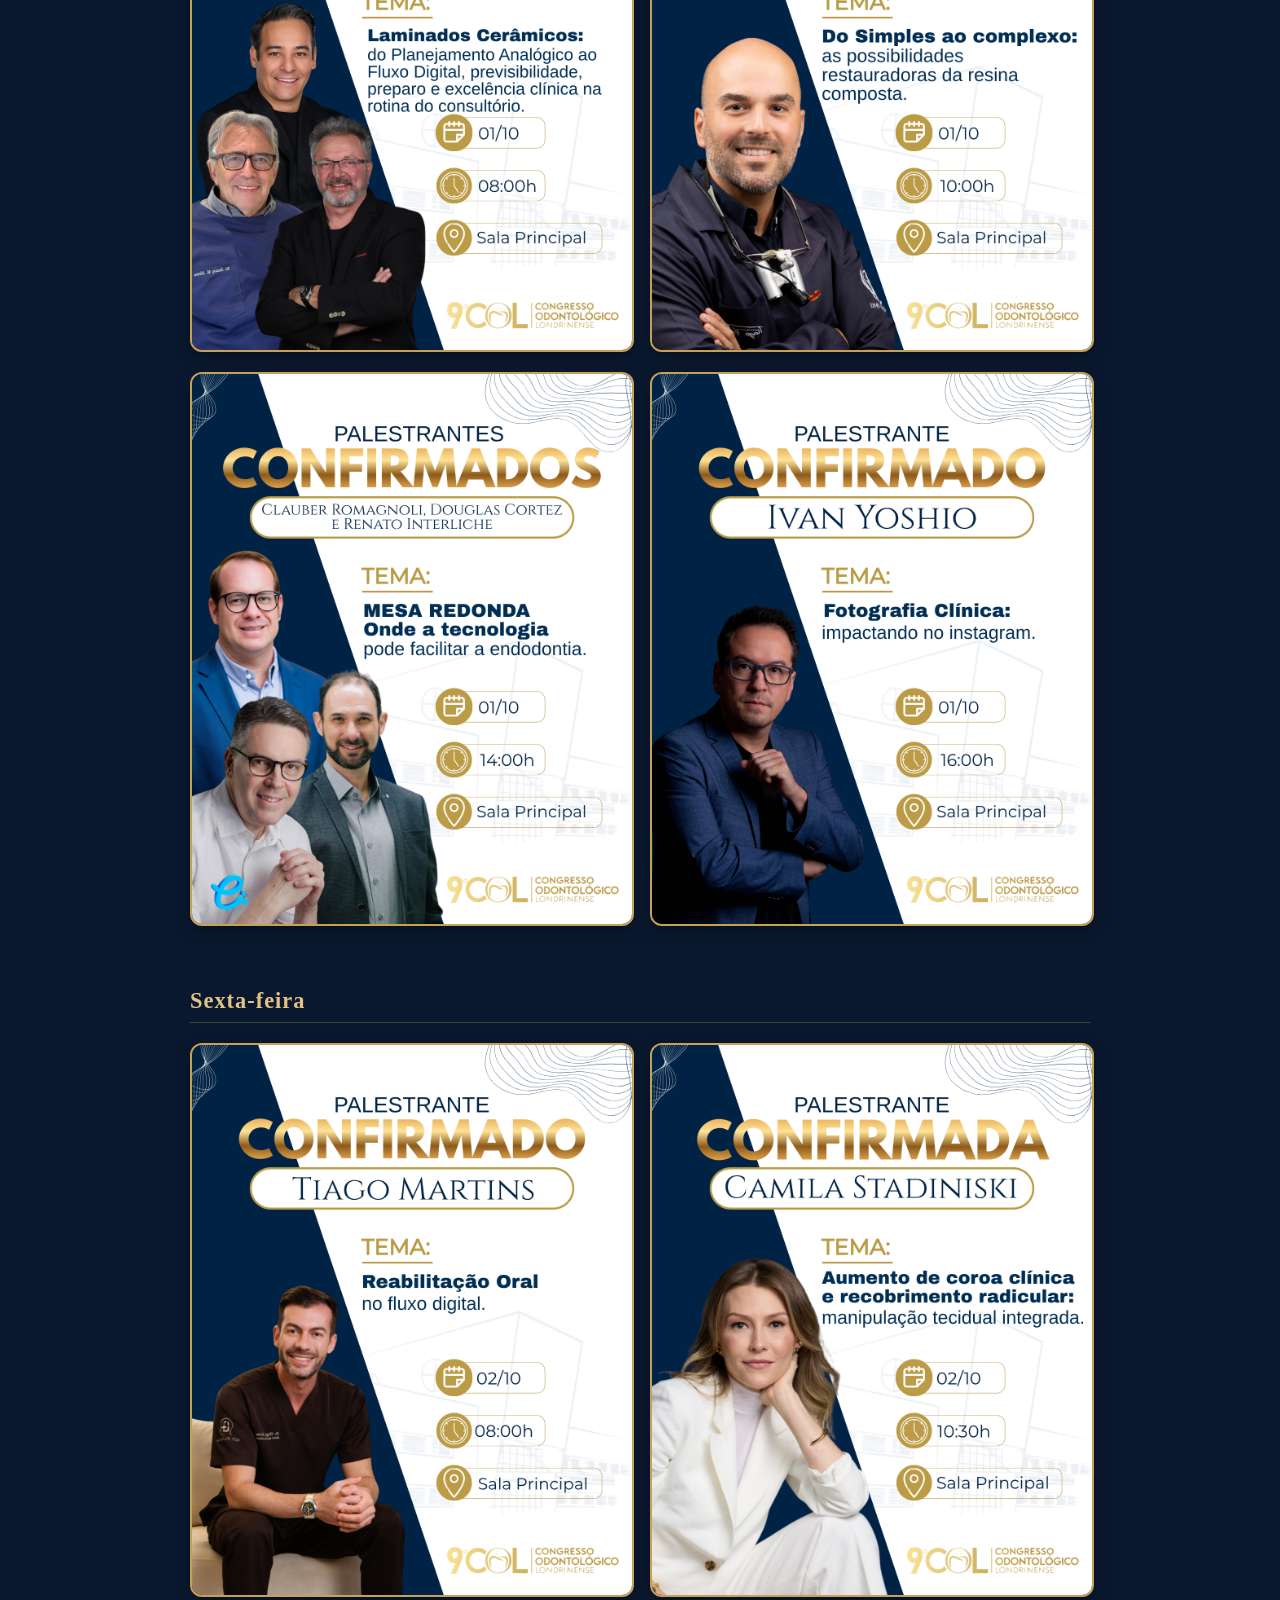
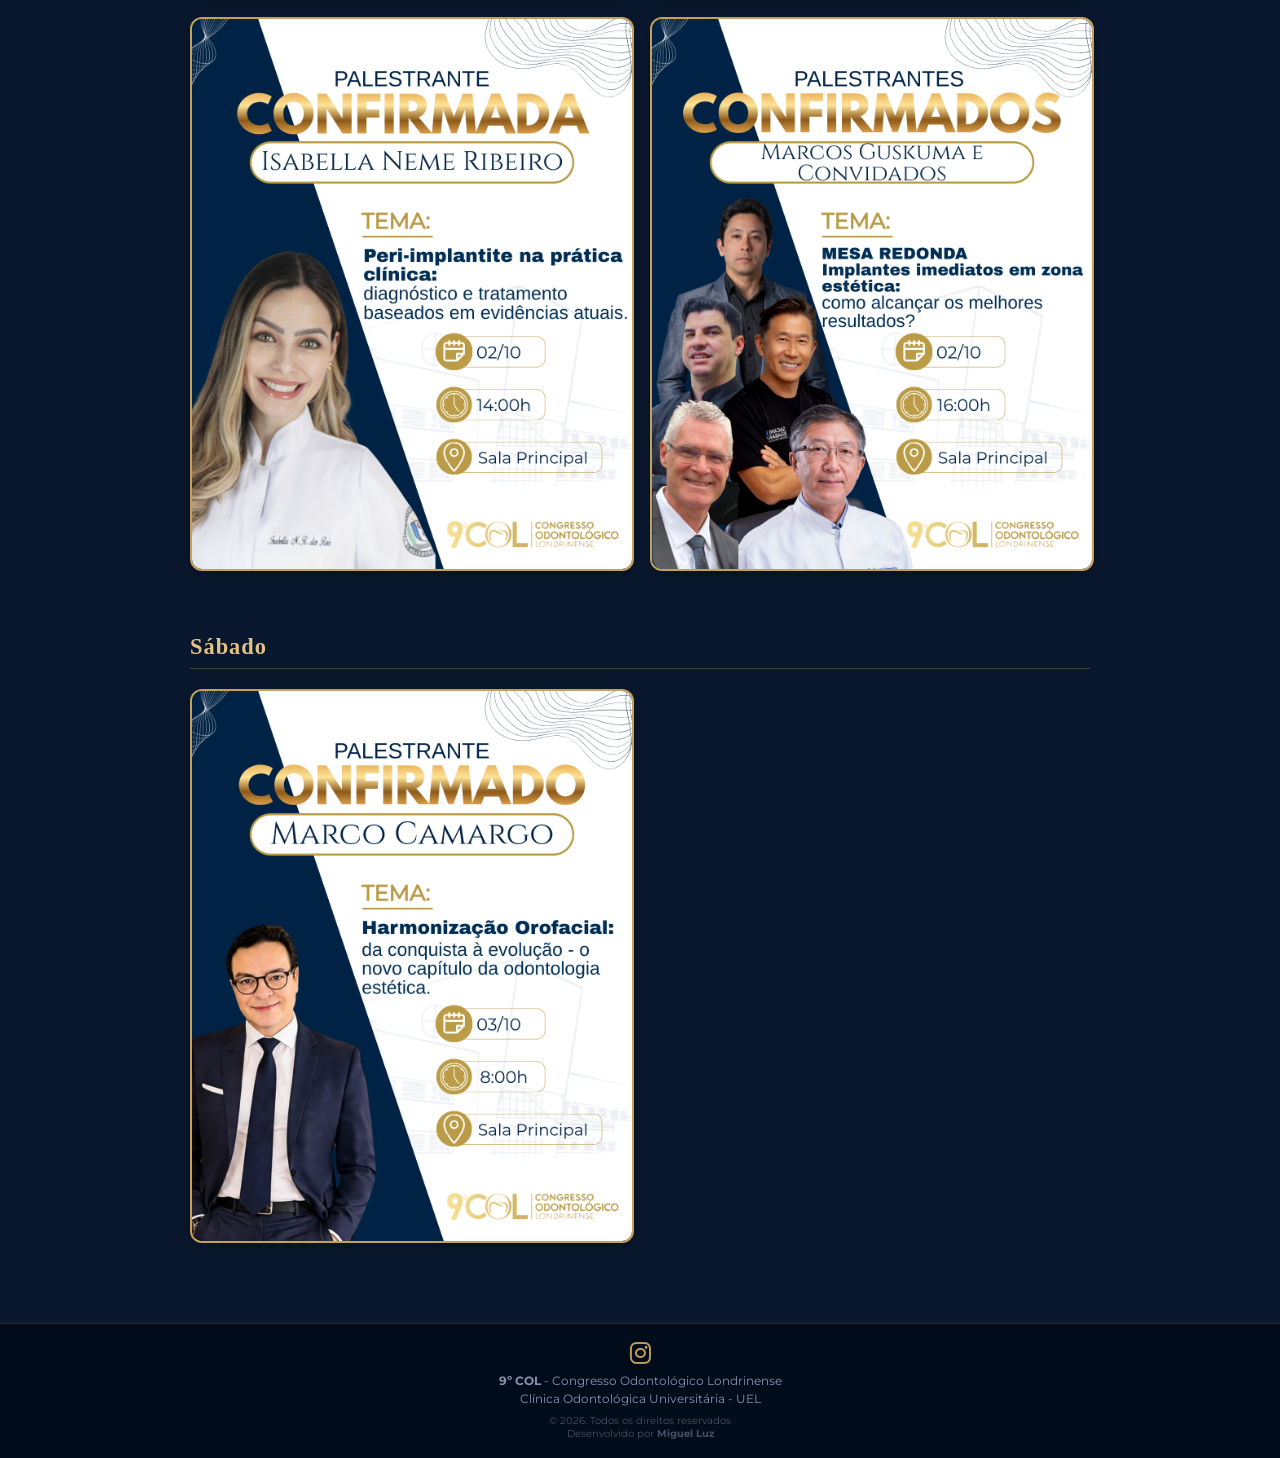
==== commit 0f8134ca: "feat: add link for honorable mentions certificate in index.html" ====
--- a/index.html
+++ b/index.html
@@ -84,6 +84,10 @@
             </div>
 
             <div class="botoes-acao">
+                <a href="https://drive.google.com/drive/folders/1iA1r0tv8HSq0oDZs7ICAEDvS26cr-m96" target="_blank"
+                    rel="noopener" class="btn-inscricao primary">
+                    <i class="fas fa-award"></i> CERTIFICADO MENÇÕES HONROSAS
+                </a>
                 <a href="https://drive.google.com/drive/folders/1yrVJpHNI-9O1bL_T3wbcyeTYvGvgzEZX" target="_blank"
                     rel="noopener" class="btn-inscricao primary">
                     <i class="fas fa-camera"></i> FOTOS PRIMEIRO DIA
